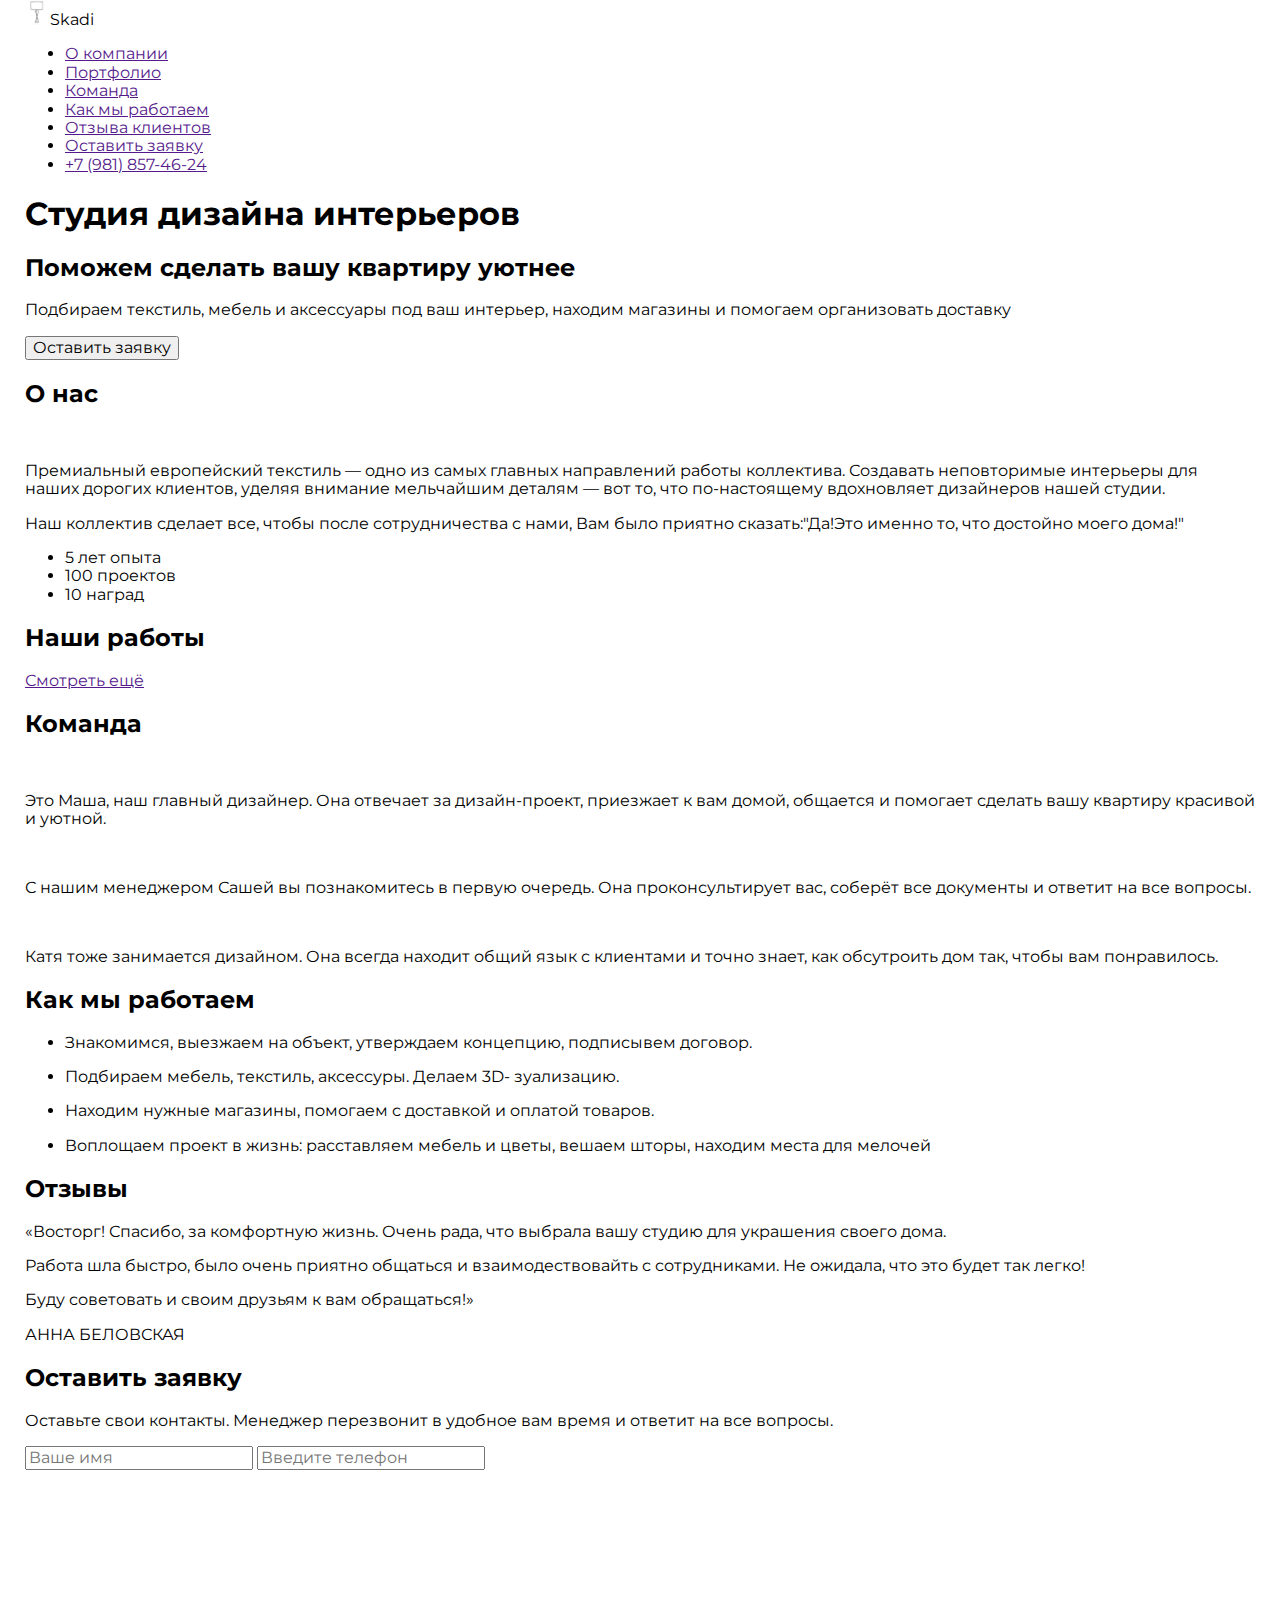
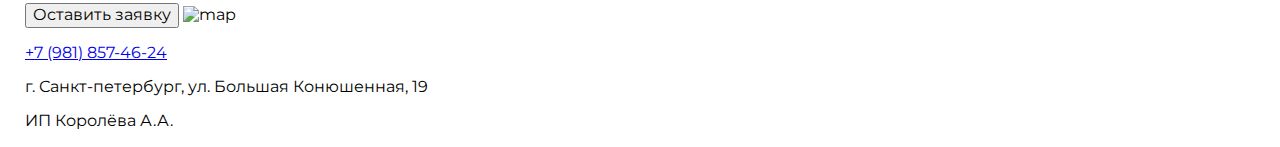
==== index.html @ fb146a2f "Разметка" ====
<!DOCTYPE html>
<html lang="ru">

<head>
    <meta charset="UTF-8">
    <meta http-equiv="X-UA-Compatible" content="IE=edge">
    <meta name="viewport" content="width=device-width, initial-scale=1.0">
    <title>SKADI</title>
    <link href="https://fonts.googleapis.com/css2?family=Montserrat:wght@400;500&display=swap" rel="stylesheet">
    <link href="css/normalize.css" rel="stylesheet">
    <link href="css/style.css" rel="stylesheet">
</head>

<body>
    <div class="container">
        <header class="main-header">
            <div class="logo">
                <a>
                    <img src="img/logo.svg" width="25" height="25" alt="logo">Skadi
                </a>
            </div>
            <nav class="navigation">
                <ul class="navigation-list">
                    <li><a href="">О компании</a></li>
                    <li><a href="">Портфолио</a></li>
                    <li><a href="">Команда</a></li>
                    <li><a href="">Как мы работаем</a></li>
                    <li><a href="">Отзыва клиентов</a></li>
                    <li><a href="">Оставить заявку</a></li>
                    <li><a href="">+7 (981) 857-46-24</a></li>
                </ul>
            </nav>
        </header>
        <main>
            <section>
                <h1 class="visually-hidden">Студия дизайна интерьеров</h1>
                <h2>Поможем сделать вашу квартиру уютнее</h2>
                <p>Подбираем текстиль, мебель и аксессуары под ваш интерьер, находим магазины и помогаем организовать
                    доставку </p>
                <button type="submit">Оставить заявку</button>
            </section>
            <section>
                <h2>
                    О нас
                </h2>
                <img src="" alt="">
                <p>Премиальный европейский текстиль — одно из самых главных направлений работы коллектива. Создавать
                    неповторимые интерьеры для наших дорогих клиентов, уделяя внимание мельчайшим деталям — вот то, что
                    по-настоящему вдохновляет дизайнеров нашей студии.</p>
                <p>Наш коллектив сделает все, чтобы после сотрудничества с нами, Вам было приятно сказать:"Да!Это именно
                    то,
                    что достойно моего дома!"</p>
                <ul>
                    <li>5 лет опыта</li>
                    <li>100 проектов</li>
                    <li>10 наград</li>
                </ul>
            </section>
            <section>
                <h2>Наши работы</h2>
                <a href="">Смотреть ещё</a>
            </section>
            <section>
                <h2>Команда</h2>
                <img src="" alt="">
                <p>Это Маша, наш главный дизайнер. Она отвечает за дизайн-проект, приезжает к вам домой, общается
                    и помогает сделать вашу квартиру красивой и уютной.</p>
                <img src="" alt="">
                <p>С нашим менеджером Сашей вы познакомитесь в первую очередь. Она проконсультирует вас, соберёт все
                    документы
                    и ответит на все вопросы.</p>
                <img src="" alt="">
                <p>Катя тоже занимается дизайном.
                    Она всегда находит общий язык
                    с клиентами и точно знает,
                    как обсутроить дом так, чтобы вам понравилось.</p>
                <h2>
                    Как мы работаем
                </h2>
                <ul>
                    <li>
                        <p>Знакомимся, выезжаем
                            на объект, утверждаем концепцию, подписывем договор.</p>
                    </li>
                    <li>
                        <p>Подбираем мебель, текстиль, аксессуры. Делаем 3D-
                            зуализацию.</p>
                    </li>
                    <li>
                        <p>Находим нужные магазины, помогаем с доставкой
                            и оплатой товаров.</p>
                    </li>
                    <li>
                        <p>Воплощаем проект в жизнь:
                            расставляем мебель и цветы, вешаем шторы, находим места для мелочей</p>
                    </li>
                </ul>
            </section>
            <section>
                <h2>Отзывы</h2>
                <p>«Восторг! Спасибо, за комфортную жизнь. Очень рада, что выбрала вашу студию для украшения своего
                    дома.

                </p>
                <p>Работа шла быстро, было очень приятно общаться и взаимодествовайть
                    с сотрудниками. Не ожидала, что это будет так легко!

                </p>
                <p> Буду советовать и своим друзьям к вам обращаться!»</p>
                АННА БЕЛОВСКАЯ
                <img src="" alt="">
                <img src="" alt="">
            </section>
            <section>
                <h2>Оставить заявку</h2>
                <p>Оставьте свои контакты. Менеджер перезвонит
                    в удобное вам время и ответит на все вопросы.</p>
                <form action="">

                    <input type="text" name="name" id="your_name" placeholder="Ваше имя" required>

                    <input type="text" name="phone" id="tel" placeholder="Введите телефон" required>
                </form>
                <button type="submit">Оставить заявку</button>
                <img src="" alt="map"> <iframe src="" frameborder="0"></iframe>
            </section>
        </main>

        <footer>
            <P>
                <a href="+7(981)857-46-24">+7 (981) 857-46-24</a>
            </p>
            <P>г. Санкт-петербург, ул. Большая Конюшенная, 19</P>
            <P>ИП Королёва А.А.</P>
        </footer>
    </div>
</body>

</html>
---- css/style.css ----
/* Variables */
:root {

}
body{
    font-family: 'Montserrat', sans-serif;
}

.container{
    max-width: 1230px;
    padding: 0px 15px;
    margin: 0 auto;
}
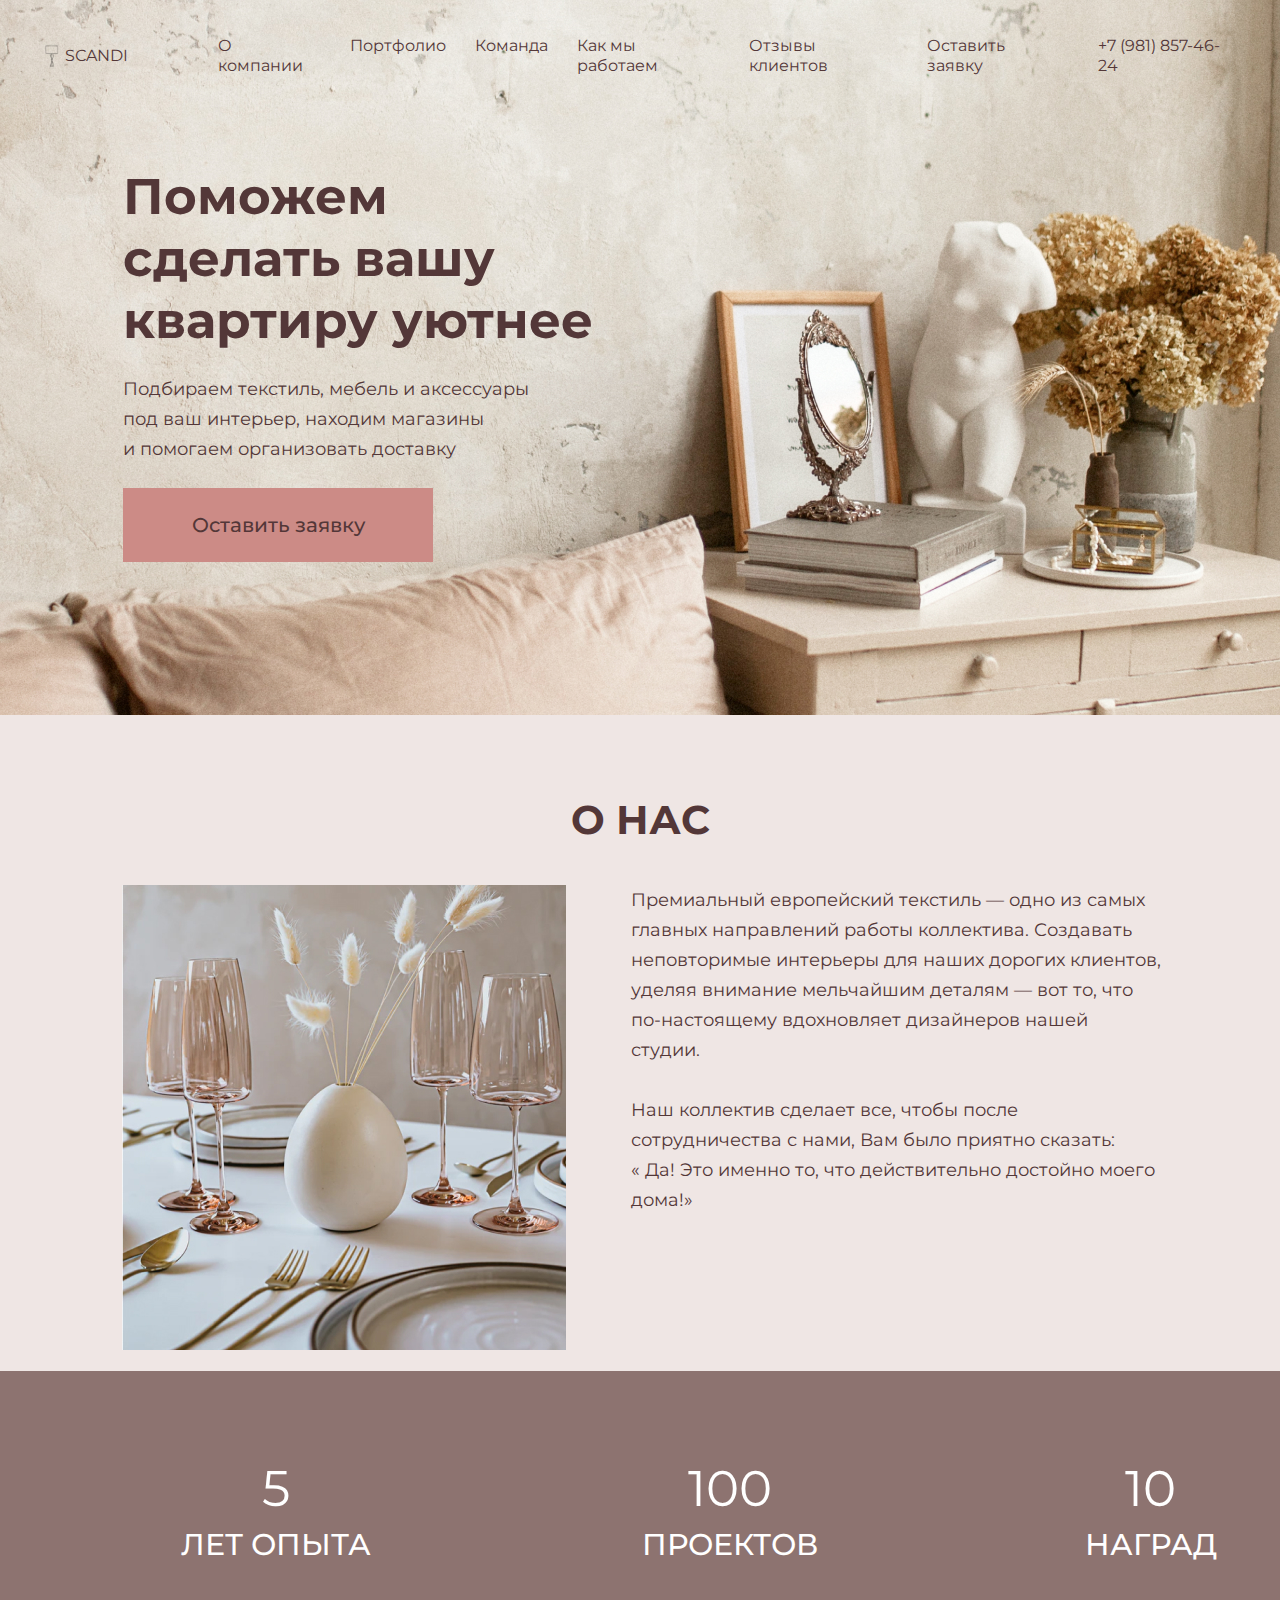
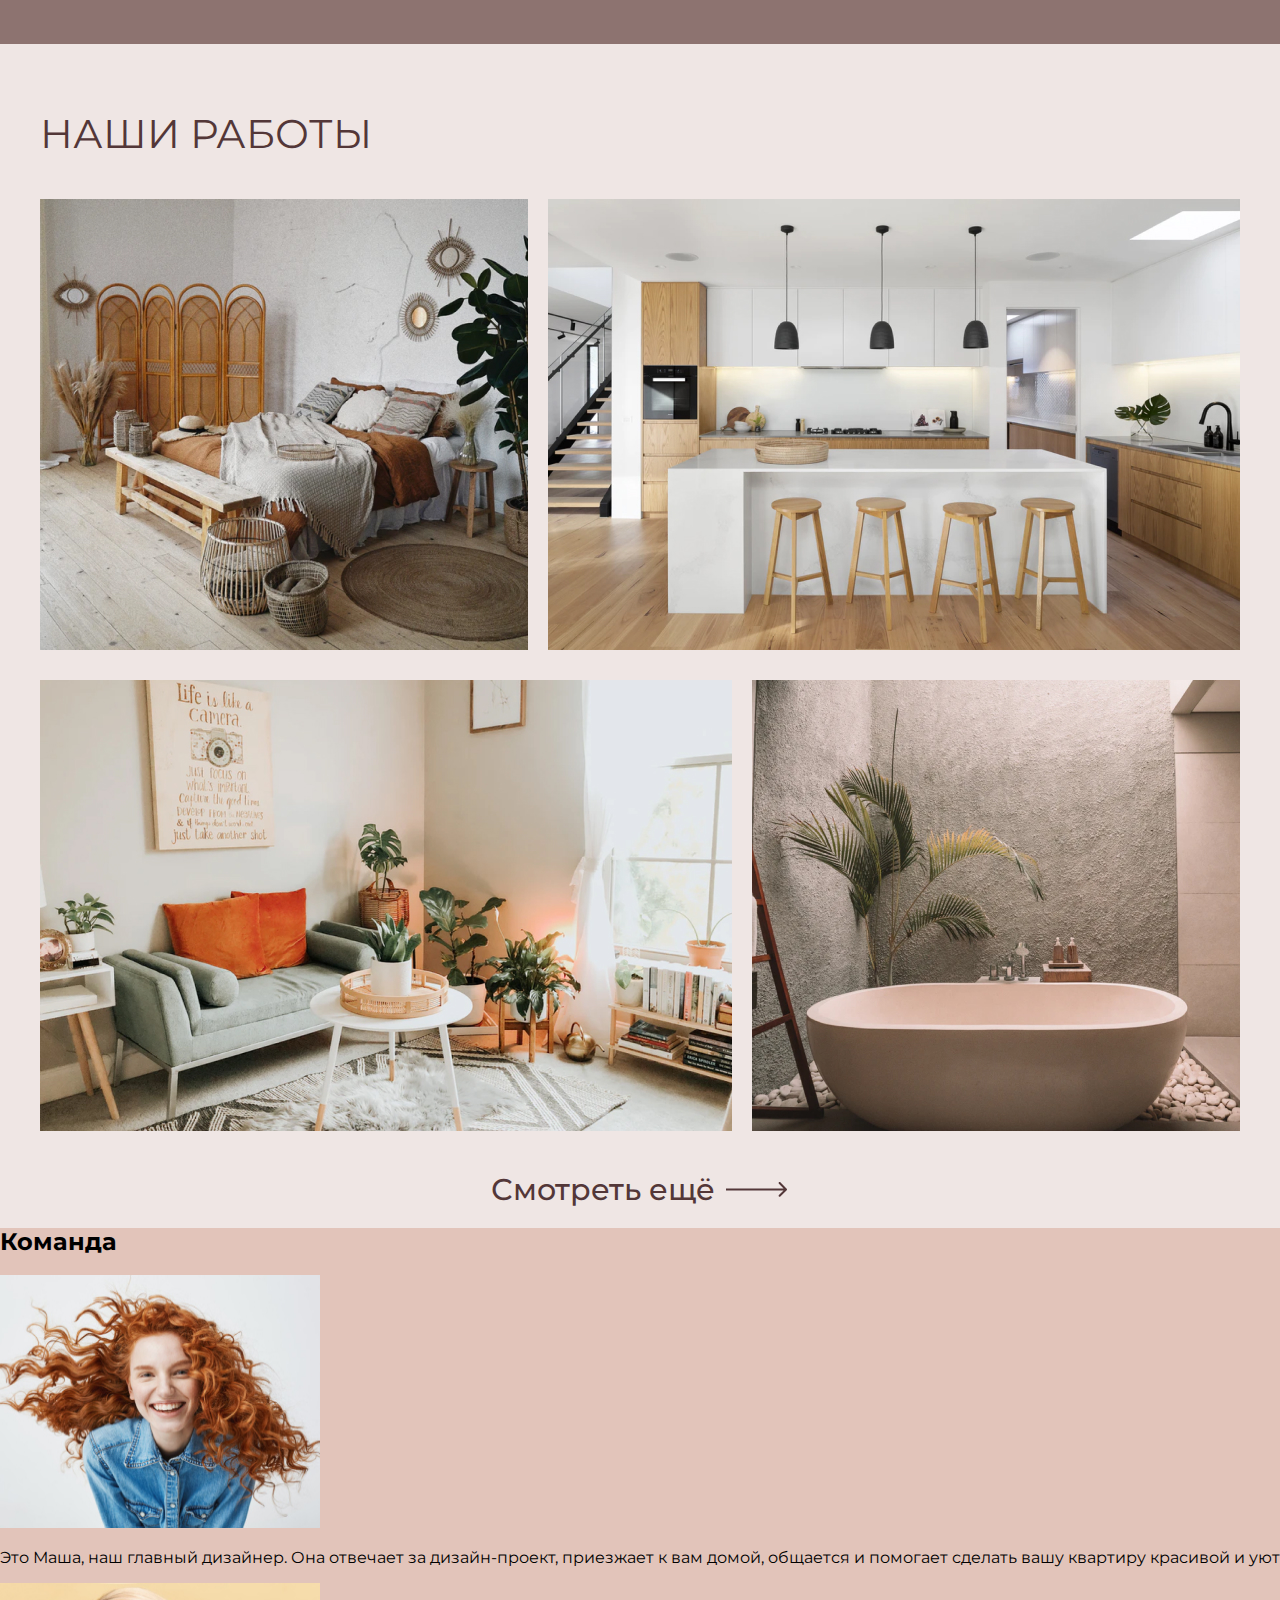
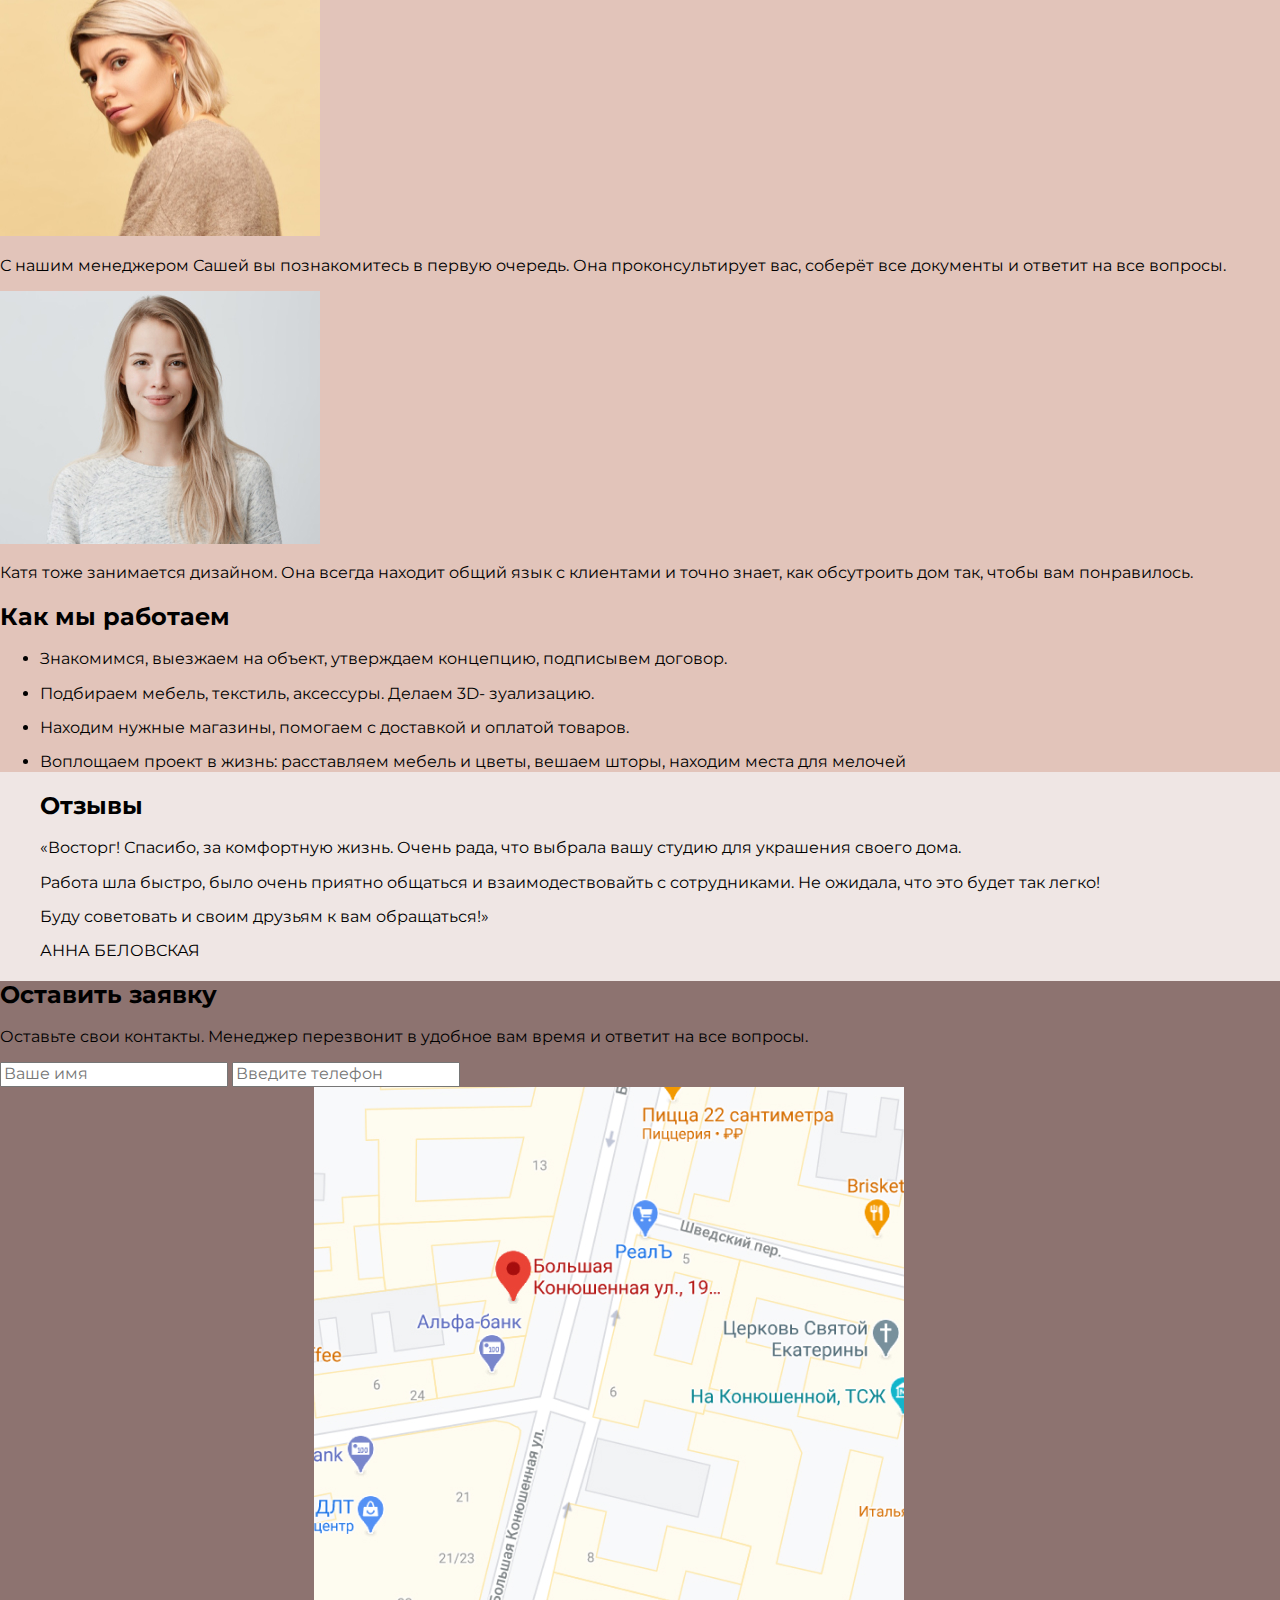
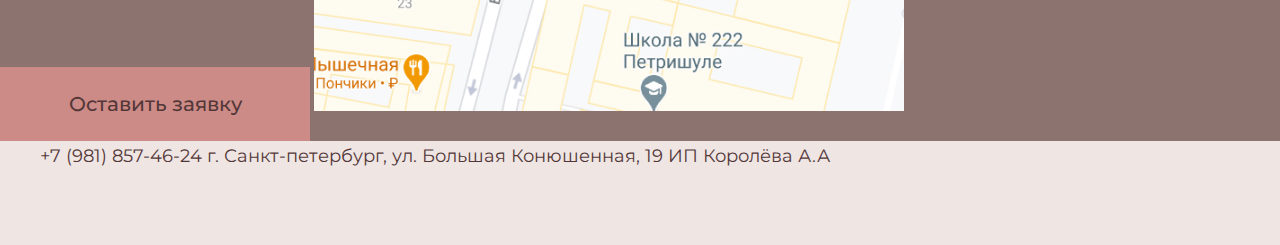
==== commit d3bcf721: "о нас/наши работы" ====
--- a/index.html
+++ b/index.html
@@ -2,138 +2,177 @@
 <html lang="ru">
 
 <head>
-    <meta charset="UTF-8">
-    <meta http-equiv="X-UA-Compatible" content="IE=edge">
-    <meta name="viewport" content="width=device-width, initial-scale=1.0">
-    <title>SKADI</title>
-    <link href="https://fonts.googleapis.com/css2?family=Montserrat:wght@400;500&display=swap" rel="stylesheet">
-    <link href="css/normalize.css" rel="stylesheet">
-    <link href="css/style.css" rel="stylesheet">
+  <meta charset="UTF-8">
+  <meta http-equiv="X-UA-Compatible" content="IE=edge">
+  <meta name="viewport" content="width=device-width, initial-scale=1.0">
+  <title>SKANDI</title>
+  <link href="https://fonts.googleapis.com/css2?family=Montserrat:wght@400;500&display=swap" rel="stylesheet">
+  <link href="css/normalize.css" rel="stylesheet">
+  <link href="css/style.css" rel="stylesheet">
 </head>
 
 <body>
-    <div class="container">
-        <header class="main-header">
-            <div class="logo">
-                <a>
-                    <img src="img/logo.svg" width="25" height="25" alt="logo">Skadi
-                </a>
-            </div>
-            <nav class="navigation">
-                <ul class="navigation-list">
-                    <li><a href="">О компании</a></li>
-                    <li><a href="">Портфолио</a></li>
-                    <li><a href="">Команда</a></li>
-                    <li><a href="">Как мы работаем</a></li>
-                    <li><a href="">Отзыва клиентов</a></li>
-                    <li><a href="">Оставить заявку</a></li>
-                    <li><a href="">+7 (981) 857-46-24</a></li>
-                </ul>
-            </nav>
-        </header>
-        <main>
-            <section>
-                <h1 class="visually-hidden">Студия дизайна интерьеров</h1>
-                <h2>Поможем сделать вашу квартиру уютнее</h2>
-                <p>Подбираем текстиль, мебель и аксессуары под ваш интерьер, находим магазины и помогаем организовать
-                    доставку </p>
-                <button type="submit">Оставить заявку</button>
-            </section>
-            <section>
-                <h2>
-                    О нас
-                </h2>
-                <img src="" alt="">
-                <p>Премиальный европейский текстиль — одно из самых главных направлений работы коллектива. Создавать
-                    неповторимые интерьеры для наших дорогих клиентов, уделяя внимание мельчайшим деталям — вот то, что
-                    по-настоящему вдохновляет дизайнеров нашей студии.</p>
-                <p>Наш коллектив сделает все, чтобы после сотрудничества с нами, Вам было приятно сказать:"Да!Это именно
-                    то,
-                    что достойно моего дома!"</p>
-                <ul>
-                    <li>5 лет опыта</li>
-                    <li>100 проектов</li>
-                    <li>10 наград</li>
-                </ul>
-            </section>
-            <section>
-                <h2>Наши работы</h2>
-                <a href="">Смотреть ещё</a>
-            </section>
-            <section>
-                <h2>Команда</h2>
-                <img src="" alt="">
-                <p>Это Маша, наш главный дизайнер. Она отвечает за дизайн-проект, приезжает к вам домой, общается
-                    и помогает сделать вашу квартиру красивой и уютной.</p>
-                <img src="" alt="">
-                <p>С нашим менеджером Сашей вы познакомитесь в первую очередь. Она проконсультирует вас, соберёт все
-                    документы
-                    и ответит на все вопросы.</p>
-                <img src="" alt="">
-                <p>Катя тоже занимается дизайном.
-                    Она всегда находит общий язык
-                    с клиентами и точно знает,
-                    как обсутроить дом так, чтобы вам понравилось.</p>
-                <h2>
-                    Как мы работаем
-                </h2>
-                <ul>
-                    <li>
-                        <p>Знакомимся, выезжаем
-                            на объект, утверждаем концепцию, подписывем договор.</p>
-                    </li>
-                    <li>
-                        <p>Подбираем мебель, текстиль, аксессуры. Делаем 3D-
-                            зуализацию.</p>
-                    </li>
-                    <li>
-                        <p>Находим нужные магазины, помогаем с доставкой
-                            и оплатой товаров.</p>
-                    </li>
-                    <li>
-                        <p>Воплощаем проект в жизнь:
-                            расставляем мебель и цветы, вешаем шторы, находим места для мелочей</p>
-                    </li>
-                </ul>
-            </section>
-            <section>
-                <h2>Отзывы</h2>
-                <p>«Восторг! Спасибо, за комфортную жизнь. Очень рада, что выбрала вашу студию для украшения своего
-                    дома.
+  <div class="wrapper">
+    <header class="main-header">
+      <a class="logo">
+        <img src="img/logo.svg" width="25" height="25" alt="logo">Sсandi
+      </a>
+      <nav class="navigation">
+        <ul class="navigation-list">
+          <li><a href="#about">О компании</a></li>
+          <li><a href="#works">Портфолио</a></li>
+          <li><a href="#team">Команда</a></li>
+          <li><a href="#action">Как мы работаем</a></li>
+          <li><a href="#feedback">Отзывы клиентов</a></li>
+          <li><a href="#form">Оставить заявку</a></li>
+        </ul>
+      </nav>
+      <span class="tel"><a href="tel:+79818574624">+7 (981) 857-46-24</a></span>
+    </header>
+  </div>
 
-                </p>
-                <p>Работа шла быстро, было очень приятно общаться и взаимодествовайть
-                    с сотрудниками. Не ожидала, что это будет так легко!
+  <main>
+    <div class="wrapper">
+      <div class="intro_inner">
+        <h1 class="visually-hidden">Студия дизайна интерьеров</h1>
+        <h2 class="intro_title">Поможем сделать вашу квартиру уютнее</h2>
+        <p class="intro_content">Подбираем текстиль, мебель и аксессуары под&nbsp;ваш&nbsp;интерьер, находим магазины
+          и&nbsp;помогаем&nbsp;организовать доставку </p>
+        <button type="button" class="btn">Оставить заявку</button>
+      </div>
+    </div>
 
-                </p>
-                <p> Буду советовать и своим друзьям к вам обращаться!»</p>
-                АННА БЕЛОВСКАЯ
-                <img src="" alt="">
-                <img src="" alt="">
-            </section>
-            <section>
-                <h2>Оставить заявку</h2>
-                <p>Оставьте свои контакты. Менеджер перезвонит
-                    в удобное вам время и ответит на все вопросы.</p>
-                <form action="">
+    <div class="wrapper">
+      <section class="about" id="about">
+        <h2 class="about_title">О нас</h2>
+        <div class="about_inner">
+          <img src="./img/about-us.jpg" alt="Часть стола на котором стоит белая ваза с цветами, винные бокалы, тарелки "
+            width="444" height="465">
+          <div class="about_text_box">
+            <p class="about_text">Премиальный европейский текстиль&nbsp;&mdash; одно из&nbsp;самых главных направлений
+              работы коллектива. Создавать неповторимые интерьеры для наших дорогих клиентов, уделяя внимание мельчайшим
+              деталям&nbsp;&mdash; вот&nbsp;то, что по-настоящему вдохновляет дизайнеров нашей студии.</p>
+            <p class="about_text">Наш коллектив сделает все, чтобы после сотрудничества с&nbsp;нами, Вам было приятно
+              сказать: &laquo;&nbsp;Да!&nbsp;Это&nbsp;именно&nbsp;то, что действительно достойно моего дома!&raquo</p>
+          </div>
+        </div>
+    </div>
+    </section>
 
-                    <input type="text" name="name" id="your_name" placeholder="Ваше имя" required>
+    <div class="advantage wrapper_2">
+      <ul class="advantage_list">
+        <li><span class="advantage_item">5</span> лет опыта</li>
+        <li><span class="advantage_item">100</span> проектов</li>
+        <li><span class="advantage_item">10</span> наград</li>
+      </ul>
+    </div>
 
-                    <input type="text" name="phone" id="tel" placeholder="Введите телефон" required>
-                </form>
-                <button type="submit">Оставить заявку</button>
-                <img src="" alt="map"> <iframe src="" frameborder="0"></iframe>
-            </section>
-        </main>
+    <div class="wrapper">
+      <section class="works" id="works">
+        <h2 class="works_title">Наши работы</h2>
+        <div class="works_flex-box">
+          <img src="./img/first-work.jpg" width="488" height="451" alt="Уютная квартира-студия с двухспальной кроватью">
+          <img src="./img/second-work.jpg" width="692" height="451" alt="Просторная светлая кухня с обеденным столом">
+          <img src="./img/third-work.jpg" width="692" height="451"
+            alt="Комфортная гостиная с креслом цвета хаки, украшенная цветами в горшках">
+          <img src="./img/fourth-work.jpg" width="488" height="451"
+            alt="Аккуратная ванная с полом под гальку и цветком папоротника">
+        </div>
+        <span class="works_more"><a href="#">Смотреть ещё
+            <svg width="67" height="20" viewBox="0 0 67 20" fill="none" xmlns="http://www.w3.org/2000/svg">
+              <g clip-path="url(#clip0)">
+                <rect width="1400" height="5372" transform="translate(-784 -2774)" fill="#EFE6E4" />
+                <path
+                  d="M63.7071 10.1281C64.0976 9.7376 64.0976 9.10444 63.7071 8.71391L57.3431 2.34995C56.9526 1.95943 56.3195 1.95943 55.9289 2.34995C55.5384 2.74048 55.5384 3.37364 55.9289 3.76417L61.5858 9.42102L55.9289 15.0779C55.5384 15.4684 55.5384 16.1016 55.9289 16.4921C56.3195 16.8826 56.9526 16.8826 57.3431 16.4921L63.7071 10.1281ZM3 10.421H63V8.42102H3V10.421Z"
+                  fill="#533738" />
+              </g>
+              <defs>
+                <clipPath id="clip0">
+                  <rect width="1400" height="5372" fill="white" transform="translate(-784 -2774)" />
+                </clipPath>
+              </defs>
+            </svg>
+          </a>
+        </span>
+      </section>
+    </div>
+    <section class="team wrapper_3" id="team">
+      <h2 class="team_title">Команда</h2>
+      <img src="./img/team-1.jpg" alt="Наша дизайнерка" width="320" height="253">
+      <p class="team_desctiption">Это Маша, наш главный дизайнер. Она отвечает за дизайн-проект, приезжает к вам
+        домой, общается и помогает сделать вашу квартиру красивой и уютной.</p>
+      <img src="./img/team-2.jpg" alt="Наш Менеджер" width="320" height="253">
+      <p class="team_desctiption">С нашим менеджером Сашей вы познакомитесь в первую очередь. Она проконсультирует
+        вас, соберёт все документы и ответит на все вопросы.</p>
+      <img src="./img/team-3.jpg" alt="Наш дизайнер" width="320" height="253">
+      <p class="team_desctiption">Катя тоже занимается дизайном.
+        Она всегда находит общий язык с клиентами и точно знает, как обсутроить дом так, чтобы вам понравилось.</p>
+      <div class="action" id="action">
+        <h2 class="action_title">
+          Как мы работаем
+        </h2>
+        <ul class="action_list">
+          <li>
+            <p class="action_item">Знакомимся, выезжаем
+              на объект, утверждаем концепцию, подписывем договор.</p>
+          </li>
+          <li>
+            <p class="action_item">Подбираем мебель, текстиль, аксессуры. Делаем 3D-
+              зуализацию.</p>
+          </li>
+          <li>
+            <p class="action_item">Находим нужные магазины, помогаем с доставкой
+              и оплатой товаров.</p>
+          </li>
+          <li>
+            <p class="action_item">Воплощаем проект в жизнь:
+              расставляем мебель и цветы, вешаем шторы, находим места для мелочей</p>
+          </li>
+        </ul>
 
-        <footer>
-            <P>
-                <a href="+7(981)857-46-24">+7 (981) 857-46-24</a>
-            </p>
-            <P>г. Санкт-петербург, ул. Большая Конюшенная, 19</P>
-            <P>ИП Королёва А.А.</P>
-        </footer>
+      </div>
+    </section>
+
+    <section class="feedback wrapper" id="feedback">
+      <h2 class="feedback_title">Отзывы</h2>
+      <p>«Восторг! Спасибо, за комфортную жизнь. Очень рада, что выбрала вашу студию для украшения своего
+        дома.
+      </p>
+      <p>Работа шла быстро, было очень приятно общаться и взаимодествовайть
+        с сотрудниками. Не ожидала, что это будет так легко!
+
+      </p>
+      <p> Буду советовать и своим друзьям к вам обращаться!»</p>
+      АННА БЕЛОВСКАЯ
+      <img src="" alt="">
+      <img src="" alt="">
+    </section>
+    <section class="form wrapper_2" id="form">
+      <h2 class="form_title">Оставить заявку</h2>
+      <p class="form_text">Оставьте свои контакты. Менеджер перезвонит
+        в удобное вам время и ответит на все вопросы.</p>
+      <form action="">
+
+        <input type="text" name="name" id="your_name" placeholder="Ваше имя" required>
+
+        <input type="text" name="phone" id="tel" placeholder="Введите телефон" required>
+      </form>
+      <button class="btn" type="submit">Оставить заявку</button>
+      <img src="./img/map.jpg" alt="map" width="590" height="624"> <iframe src="" frameborder="0"></iframe>
+    </section>
+
+  </main>
+
+  <footer class="main-footer">
+    <div class="wrapper">
+      <span>
+        <a href="+7(981)857-46-24">+7 (981) 857-46-24</a>
+      </span>
+      <span>г. Санкт-петербург, ул. Большая Конюшенная, 19</span>
+      <span>ИП Королёва А.А</span>
     </div>
+  </footer>
+
 </body>
 
 </html>--- a/css/style.css
+++ b/css/style.css
@@ -1,13 +1,247 @@
 /* Variables */
 :root {
-
-}
-body{
-    font-family: 'Montserrat', sans-serif;
-}
-
-.container{
-    max-width: 1230px;
-    padding: 0px 15px;
+ --brand-font-color:#533738;
+ --brand-color: #efe6e4;
+ --basic-white:#ffffff;
+ --brown: #8D7370;
+ --light-brown: #E2C4BA;
+ --pink: #CC8B86 ;/* arrows, buttons*/
+
+ --brand-font:"Montserrat","Arial", sans-serif;
+}
+
+body {
+    font-family: "Montserrat","Arial", sans-serif;
+    width: 100%;
+    background-image: url("../img/header-bg.jpg");
+    background-repeat: no-repeat;
+    background-position: center top;
+    background-color: var(--brand-color);
+}
+
+a {
+    text-decoration: none;
+    color: var(--brand-font-color);
+}
+
+a:hover {
+    outline: 1px solid var(--brand-font-color);
+}
+
+.wrapper {
+    width: 1200px;
     margin: 0 auto;
 }
+
+.wrapper_2 {
+    width: 1400px;
+    margin: 0 auto;
+    background-color: var(--brown);
+}
+
+.wrapper_3 {
+    width: 1400px;
+    margin: 0 auto;
+    background-color: var(--light-brown);
+}
+
+.visually-hidden {
+    position: absolute;
+    clip: rect(0 0 0 0);
+    width: 1px;
+    height: 1px;
+    margin: -1px;
+}
+
+.main-header {
+    font-style: normal;
+    font-weight: normal;
+    font-size: 16px;
+    line-height: 20px;
+    color: var(--brand-font-color);
+    padding: 36px 0 0 0;
+    display: flex;
+}
+
+.logo {
+    margin-right: 90px;
+    display: flex;
+    align-items: center;
+    font-style: normal;
+    font-weight: normal;
+    font-size: 16px;
+    line-height: 20px;
+    text-transform: uppercase;
+    color: var(--brand-font-color);
+}
+
+.navigation {
+    display: flex;
+    align-items: center;
+}
+
+.navigation-list {
+    list-style: none;
+    padding: 0;
+    margin: 0;
+    display: flex;
+}
+
+.navigation-list li {
+    margin-right: 29px;
+}
+
+.tel {
+    display: flex;
+    align-items: center;
+    margin-left: 5px;
+}
+
+.intro_inner {
+    padding: 90px 0 168px 83px;
+    max-width: 480px;
+    font-style: normal;
+    font-weight: normal;
+    color: var(--brand-font-color);
+}
+
+.intro_title {
+    font-size: 50px;
+    line-height: 62px;
+    margin: 0;
+    margin-bottom: 22px;
+}
+
+.intro_content {
+    font-size: 18px;
+    line-height: 30px;
+    margin-bottom: 24px;
+}
+
+.btn {
+    width: 310px;
+    height: 74px;
+    font-weight: 500;
+    font-size: 20px;
+    line-height: 24px;
+    background-color: var(--pink);
+    color: var(--brand-font-color);
+    border: none;
+}
+
+.about {
+    font-style: normal;
+    font-weight: normal;
+    color: var(--brand-font-color);
+    padding: 65px 82px 21px 82px;
+}
+
+.about_title {
+    font-size: 40px;
+    line-height: 50px;  
+    margin-bottom: 40px;
+    text-transform: uppercase;
+    text-align: center;
+    margin: 0;
+}
+
+.about_inner {
+    margin-top: 40px;
+    display: flex;
+}
+
+.about_text_box {
+    font-size: 18px;
+    line-height: 30px;
+    min-width: 530px;
+    margin-left: 65px;
+}
+
+.about_text {
+    margin: 0;
+}
+
+.about_text:first-of-type {
+    margin-bottom: 30px;
+}
+
+.advantage {
+    background-color: var(--brown);
+    font-weight: 500;
+    font-size: 30px;
+    line-height: 37px;
+    text-transform: uppercase;
+    color: var(--basic-white);
+
+}
+
+.advantage_list {
+    display: grid;
+    grid-template-columns: 1fr 1fr 1fr;
+    text-align: center;
+    list-style: none;
+    margin: 0;
+    padding: 87px 0 81px 0;
+}
+
+.advantage_list li:first-of-type {
+    margin-left: 85px;
+}
+
+.advantage_list li:nth-of-type(2) {
+    margin-left: 60px;
+}
+
+.advantage_list li:last-of-type {
+    margin-right: 32px;
+}
+
+.advantage_item {
+    display: block;
+    font-style: normal;
+    font-weight: normal;
+    font-size: 50px;
+    line-height: 62px;
+    margin-bottom: 6px;
+}
+
+.works {
+    padding-top: 67px;
+    color: var(--brand-font-color);
+}
+
+.works_title {
+    font-style: normal;
+    font-weight: normal;
+    font-size: 40px;
+    text-transform: uppercase;
+    margin: 0;
+}
+
+.works_flex-box {
+    display: flex;
+    flex-wrap: wrap;
+    column-gap: 20px;
+    row-gap: 30px;
+    margin-top: 42px;
+    margin-bottom: 40px;
+}
+
+.works_more {
+    font-style: normal;
+    font-weight: 500;
+    font-size: 30px;
+    line-height: 37px;
+    display: block;
+    text-align: center;
+}
+.main-footer {
+    min-height: 104px;
+    background-color: var(--brand-color);
+    font-style: normal;
+    font-weight: normal;
+    font-size: 18px;
+    line-height: 30px;
+    color: var(--brand-font-color);
+    display: flex;
+}
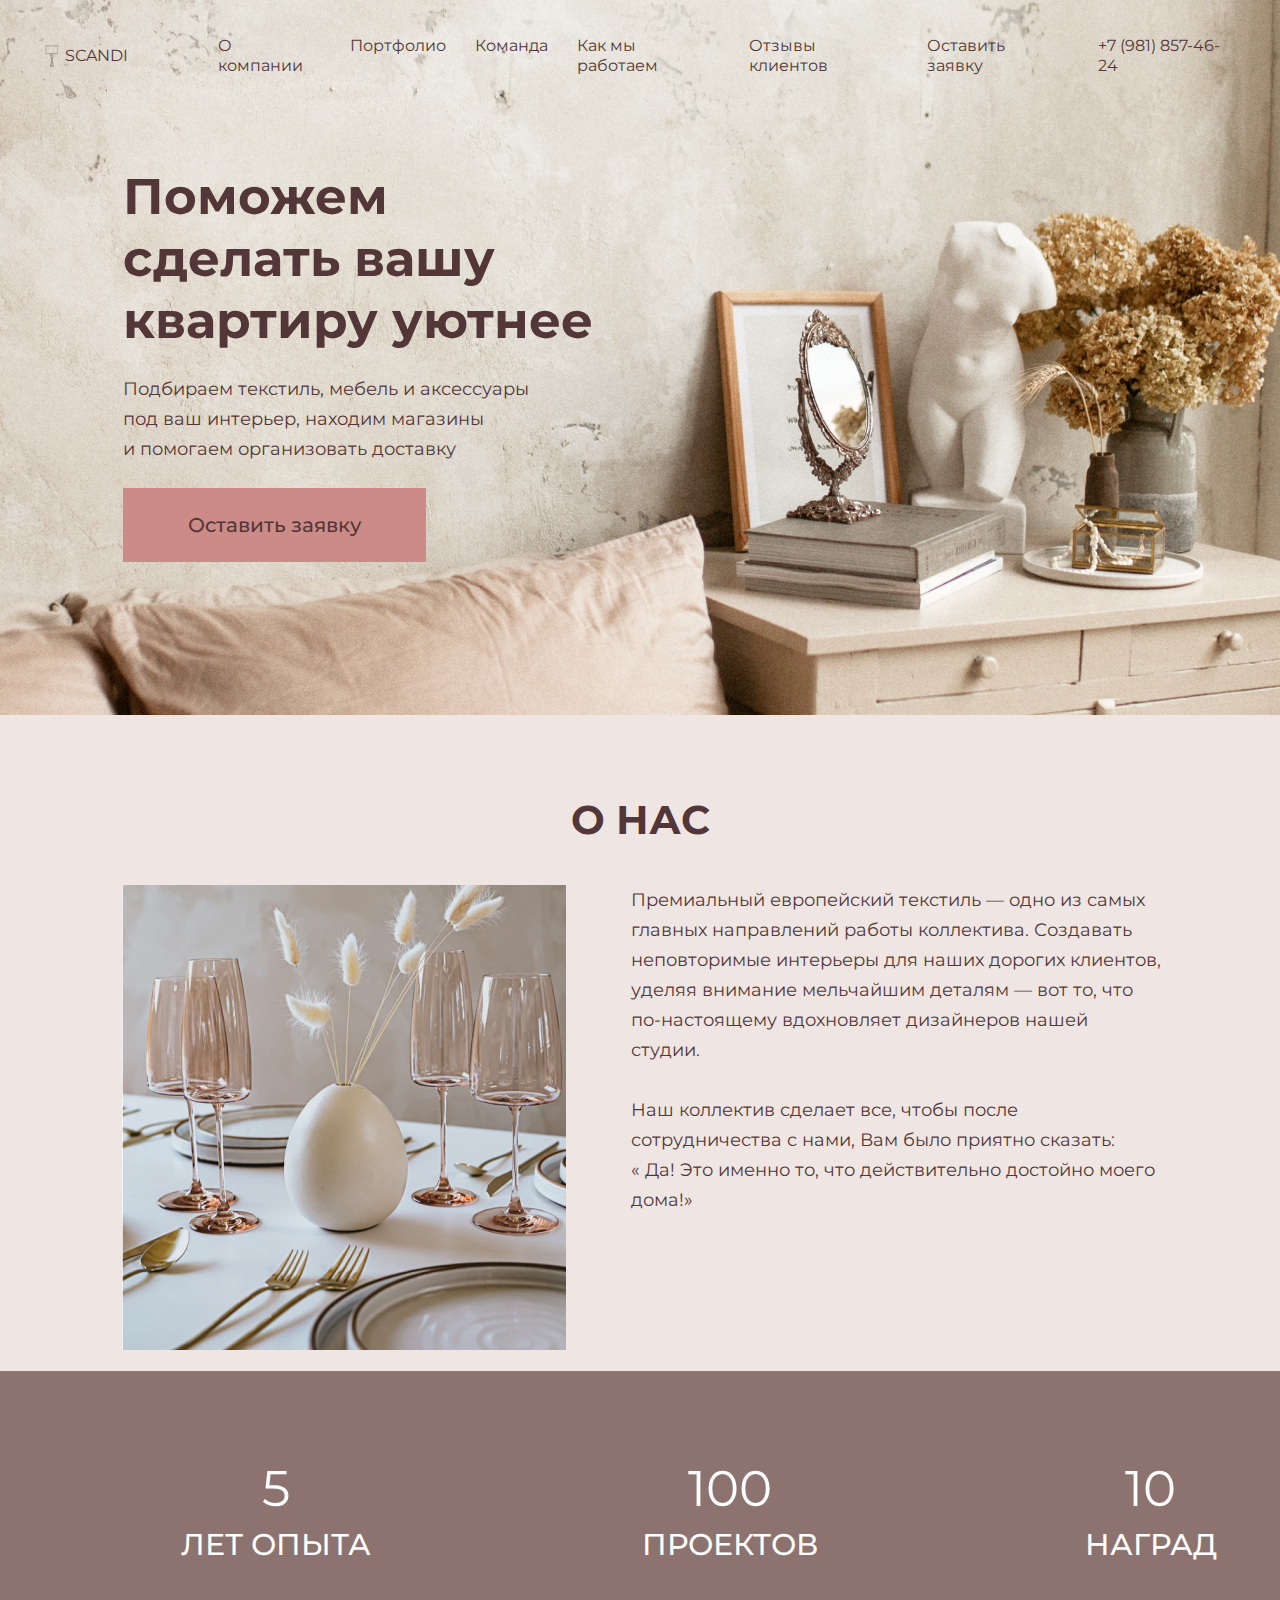
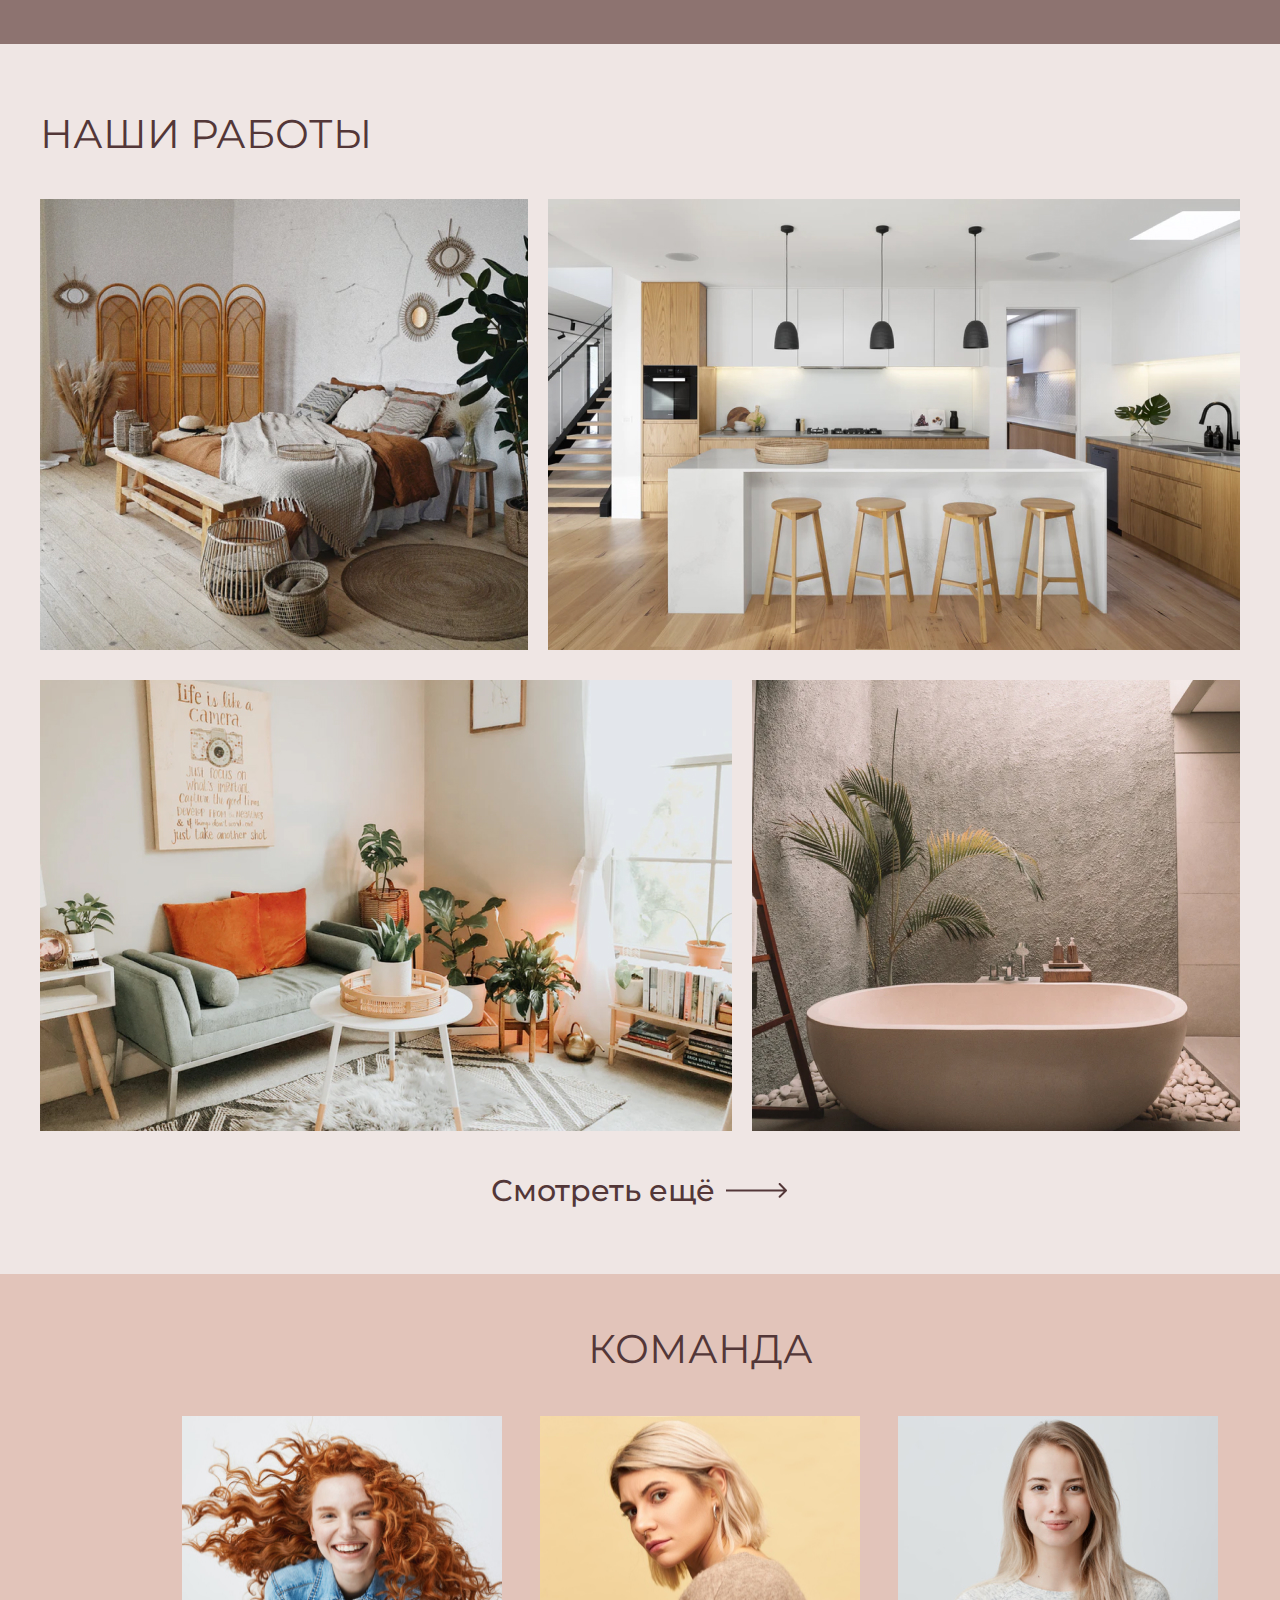
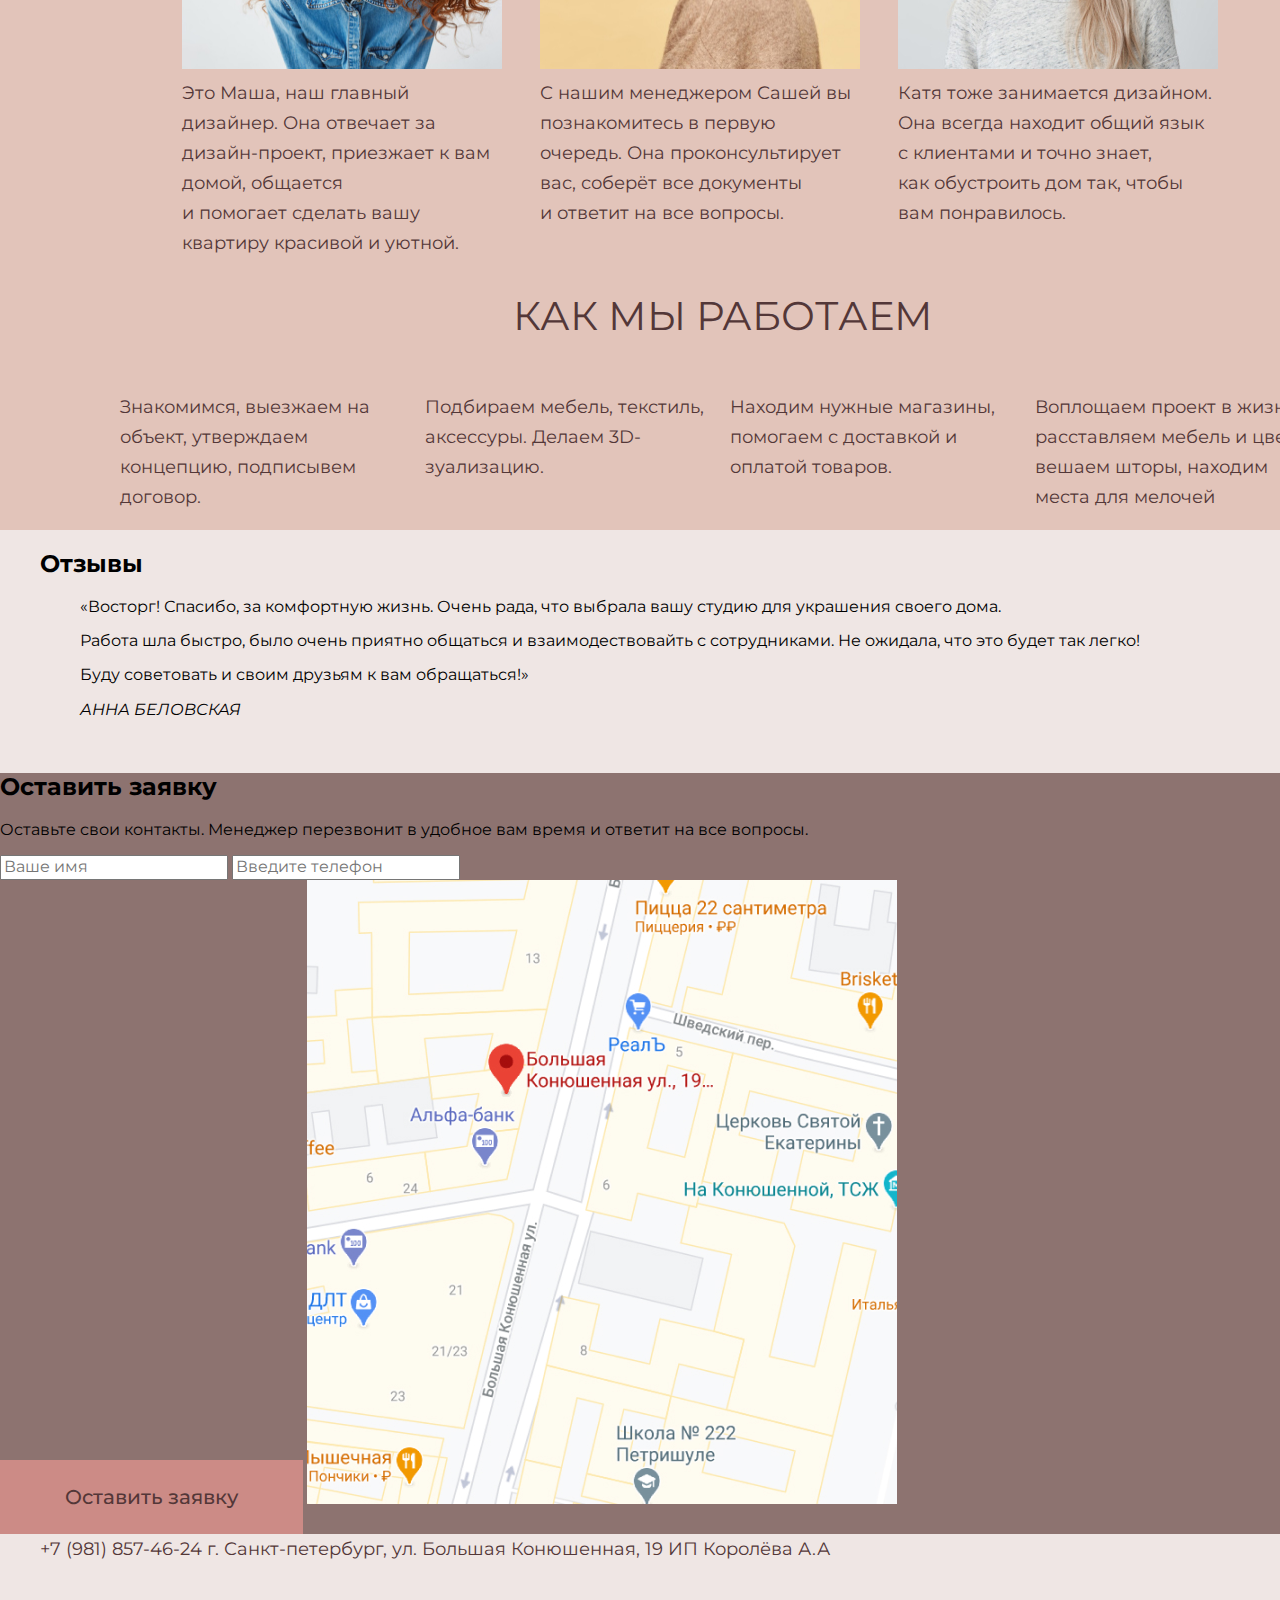
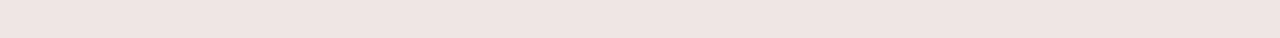
==== commit 7e435aac: "Галерия работ и блок команда" ====
--- a/index.html
+++ b/index.html
@@ -38,7 +38,7 @@
         <h2 class="intro_title">Поможем сделать вашу квартиру уютнее</h2>
         <p class="intro_content">Подбираем текстиль, мебель и аксессуары под&nbsp;ваш&nbsp;интерьер, находим магазины
           и&nbsp;помогаем&nbsp;организовать доставку </p>
-        <button type="button" class="btn">Оставить заявку</button>
+        <a class="btn" href="#form">Оставить заявку</a>
       </div>
     </div>
 
@@ -71,12 +71,44 @@
       <section class="works" id="works">
         <h2 class="works_title">Наши работы</h2>
         <div class="works_flex-box">
-          <img src="./img/first-work.jpg" width="488" height="451" alt="Уютная квартира-студия с двухспальной кроватью">
-          <img src="./img/second-work.jpg" width="692" height="451" alt="Просторная светлая кухня с обеденным столом">
-          <img src="./img/third-work.jpg" width="692" height="451"
-            alt="Комфортная гостиная с креслом цвета хаки, украшенная цветами в горшках">
-          <img src="./img/fourth-work.jpg" width="488" height="451"
-            alt="Аккуратная ванная с полом под гальку и цветком папоротника">
+          <div class="works_container">
+            <img src="./img/first-work.jpg" width="488" height="451"
+              alt="Уютная квартира-студия с двухспальной кроватью">
+            <div class="works_hover">
+              <h3 class="works_subtitle">Квартира-студия <span class="works_m"> 30 кв.м.</span></h3>
+              <p class="works_text">В квартире были светлые стены и тёплые цвета. Мы сконцентрировались
+                на&nbsp;отсылках&nbsp;к&nbsp;природе&nbsp;и&nbsp;сделали&nbsp;ребятам уютный интерьер, отсылающий к
+                виллам
+                островов Бали.</p>
+            </div>
+          </div>
+          <div class="works_container">
+            <img src="./img/second-work.jpg" width="692" height="451" alt="Просторная светлая кухня с обеденным столом">
+            <div class="works_hover">
+              <h3 class="works_subtitle">Кухня <span class="works_m">15 кв.м.</span></h3>
+              <p class="works_text">Широкое угловое пространство коттеджа мы&nbsp;оборудовали дополнительным освещением.
+                Светлый стол, стоящий
+                по&nbsp;центру, можно использовать как для готовки, так и&nbsp;в&nbsp;качестве обеденного стола.</p>
+            </div>
+          </div>
+          <div class="works_container">
+            <img src="./img/third-work.jpg" width="692" height="451"
+              alt="Комфортная гостиная с креслом цвета хаки, украшенная цветами в горшках">
+            <div class="works_hover">
+              <h3 class="works_subtitle">Зона отдыха <span class="works_m">12 кв.м.</span></h3>
+              <p class="works_text">В&nbsp;антикафе мы&nbsp;обустроили зоны как можно ближе к&nbsp;домашнему интерьеру.
+                Много подушек, мягких пледов и&nbsp;мелких аксессуаров, создающих комфорт.</p>
+            </div>
+          </div>
+          <div class="works_container">
+            <img src="./img/fourth-work.jpg" width="488" height="451"
+              alt="Аккуратная ванная с полом под гальку и цветком папоротника">
+            <div class="works_hover">
+              <h3 class="works_subtitle">Ванная <span class="works_m">7 кв.м.</span></h3>
+              <p class="works_text">Ванная, в&nbsp;которой пол имитирует морскую гальку и&nbsp;экзотичное растение,
+                заставят вас поверить, что вы&nbsp;в&nbsp;отпуске!</p>
+            </div>
+          </div>
         </div>
         <span class="works_more"><a href="#">Смотреть ещё
             <svg width="67" height="20" viewBox="0 0 67 20" fill="none" xmlns="http://www.w3.org/2000/svg">
@@ -96,21 +128,28 @@
         </span>
       </section>
     </div>
-    <section class="team wrapper_3" id="team">
+
+    <section class="wrapper_3" id="team">
       <h2 class="team_title">Команда</h2>
-      <img src="./img/team-1.jpg" alt="Наша дизайнерка" width="320" height="253">
-      <p class="team_desctiption">Это Маша, наш главный дизайнер. Она отвечает за дизайн-проект, приезжает к вам
-        домой, общается и помогает сделать вашу квартиру красивой и уютной.</p>
-      <img src="./img/team-2.jpg" alt="Наш Менеджер" width="320" height="253">
-      <p class="team_desctiption">С нашим менеджером Сашей вы познакомитесь в первую очередь. Она проконсультирует
-        вас, соберёт все документы и ответит на все вопросы.</p>
-      <img src="./img/team-3.jpg" alt="Наш дизайнер" width="320" height="253">
-      <p class="team_desctiption">Катя тоже занимается дизайном.
-        Она всегда находит общий язык с клиентами и точно знает, как обсутроить дом так, чтобы вам понравилось.</p>
+      <div class="team_flex">
+        <div class="team_column">
+          <img src="./img/team-1.jpg" alt="Наша дизайнерка" width="320" height="253">
+          <p class="team_description">Это Маша, наш главный дизайнер. Она отвечает&nbsp;за дизайн-проект, приезжает
+            к&nbsp;вам домой, общается и&nbsp;помогает&nbsp;сделать вашу квартиру красивой и&nbsp;уютной.</p>
+        </div>
+        <div class="team_column">
+          <img src="./img/team-2.jpg" alt="Наш Менеджер" width="320" height="253">
+          <p class="team_description">С&nbsp;нашим менеджером Сашей&nbsp;вы познакомитесь в&nbsp;первую очередь. Она
+            проконсультирует вас, соберёт все документы и&nbsp;ответит на&nbsp;все вопросы.</p>
+        </div>
+        <div class="team_column">
+          <img src="./img/team-3.jpg" alt="Наш дизайнер" width="320" height="253">
+          <p class="team_description">Катя тоже занимается дизайном. Она всегда находит общий язык с&nbsp;клиентами
+            и&nbsp;точно знает, как&nbsp;обуcтроить&nbsp;дом так, чтобы вам понравилось.</p>
+        </div>
+      </div>
       <div class="action" id="action">
-        <h2 class="action_title">
-          Как мы работаем
-        </h2>
+        <h2 class="action_title">Как мы работаем</h2>
         <ul class="action_list">
           <li>
             <p class="action_item">Знакомимся, выезжаем
@@ -129,21 +168,22 @@
               расставляем мебель и цветы, вешаем шторы, находим места для мелочей</p>
           </li>
         </ul>
-
       </div>
     </section>
 
     <section class="feedback wrapper" id="feedback">
       <h2 class="feedback_title">Отзывы</h2>
-      <p>«Восторг! Спасибо, за комфортную жизнь. Очень рада, что выбрала вашу студию для украшения своего
-        дома.
-      </p>
-      <p>Работа шла быстро, было очень приятно общаться и взаимодествовайть
-        с сотрудниками. Не ожидала, что это будет так легко!
-
-      </p>
-      <p> Буду советовать и своим друзьям к вам обращаться!»</p>
-      АННА БЕЛОВСКАЯ
+      <blockquote>
+        <p>«Восторг! Спасибо, за комфортную жизнь. Очень рада, что выбрала вашу студию для украшения своего
+          дома.
+        </p>
+        <p>Работа шла быстро, было очень приятно общаться и взаимодествовайть
+          с сотрудниками. Не ожидала, что это будет так легко!
+
+        </p>
+        <p> Буду советовать и своим друзьям к вам обращаться!»</p>
+        <cite>АННА БЕЛОВСКАЯ</cite>
+      </blockquote>
       <img src="" alt="">
       <img src="" alt="">
     </section>
--- a/css/style.css
+++ b/css/style.css
@@ -6,6 +6,7 @@
  --brown: #8D7370;
  --light-brown: #E2C4BA;
  --pink: #CC8B86 ;/* arrows, buttons*/
+ --hover:rgba(100, 72, 69, 0.8);
 
  --brand-font:"Montserrat","Arial", sans-serif;
 }
@@ -119,8 +120,8 @@
 }
 
 .btn {
-    width: 310px;
-    height: 74px;
+    display: inline-block;
+    padding: 25px 65px;
     font-weight: 500;
     font-size: 20px;
     line-height: 24px;
@@ -166,13 +167,11 @@
 }
 
 .advantage {
-    background-color: var(--brown);
     font-weight: 500;
     font-size: 30px;
     line-height: 37px;
     text-transform: uppercase;
     color: var(--basic-white);
-
 }
 
 .advantage_list {
@@ -222,9 +221,53 @@
     display: flex;
     flex-wrap: wrap;
     column-gap: 20px;
-    row-gap: 30px;
+    row-gap: 26px;
     margin-top: 42px;
-    margin-bottom: 40px;
+    margin-bottom: 36px;
+}
+
+.works_container {
+    position: relative;
+}
+
+.works_hover {
+    position: absolute;
+    color: var(--basic-white);
+    padding: 35px;
+    top: 0;
+    text-align: center;
+    background: var(--hover);
+    background-size: contain;
+    opacity: 0;
+    height: 380px;
+}
+
+.works_hover:hover{
+    opacity: 1;
+}
+
+.works_subtitle {
+    display: inline-block;
+    margin-top: 50px;
+    margin-bottom: 0;
+    font-style: normal;
+    font-weight: 500;
+    font-size: 30px;
+    line-height: 37px;
+}
+
+.works_m {
+    display: block;
+    margin-bottom: 20px;
+}
+
+.works_text {
+    font-style: normal;
+    font-weight: normal;
+    font-size: 18px;
+    line-height: 30px;
+    margin: 0;
+    text-align: start;
 }
 
 .works_more {
@@ -234,6 +277,65 @@
     line-height: 37px;
     display: block;
     text-align: center;
+    margin-bottom: 65px;
+}
+
+.team_title {
+    font-style: normal;
+    font-weight: normal;
+    font-size: 40px;
+    line-height: 50px;
+    text-transform: uppercase;
+    text-align: center;
+    color: var(--brand-font-color);
+    padding-top: 50px;
+    margin-bottom: 42px;
+}
+
+.team_flex {
+    display: flex;
+    justify-content: center;
+    gap: 38px;
+}
+
+.team_column {
+    width: 320px;
+    font-style: normal;
+    font-weight: normal;
+    font-size: 18px;
+    line-height: 30px;
+    color: var(--brand-font-color);
+}
+
+.team_description {
+    margin: 0;
+}
+
+.action_title {
+    font-style: normal;
+    font-weight: normal;
+    font-size: 40px;
+    line-height: 50px;
+    text-transform: uppercase;
+    text-align: center;
+    margin-left: 45px;
+    color: var(--brand-font-color);
+}
+
+.action_list {
+    list-style: none;
+    display: flex;
+    justify-content: center;
+    gap: 20px;
+    font-style: normal;
+    font-weight: normal;
+    font-size: 18px;
+    line-height: 30px;
+    color: var(--brand-font-color);
+}
+
+.action_list li {
+    width: 285px;
 }
 .main-footer {
     min-height: 104px;
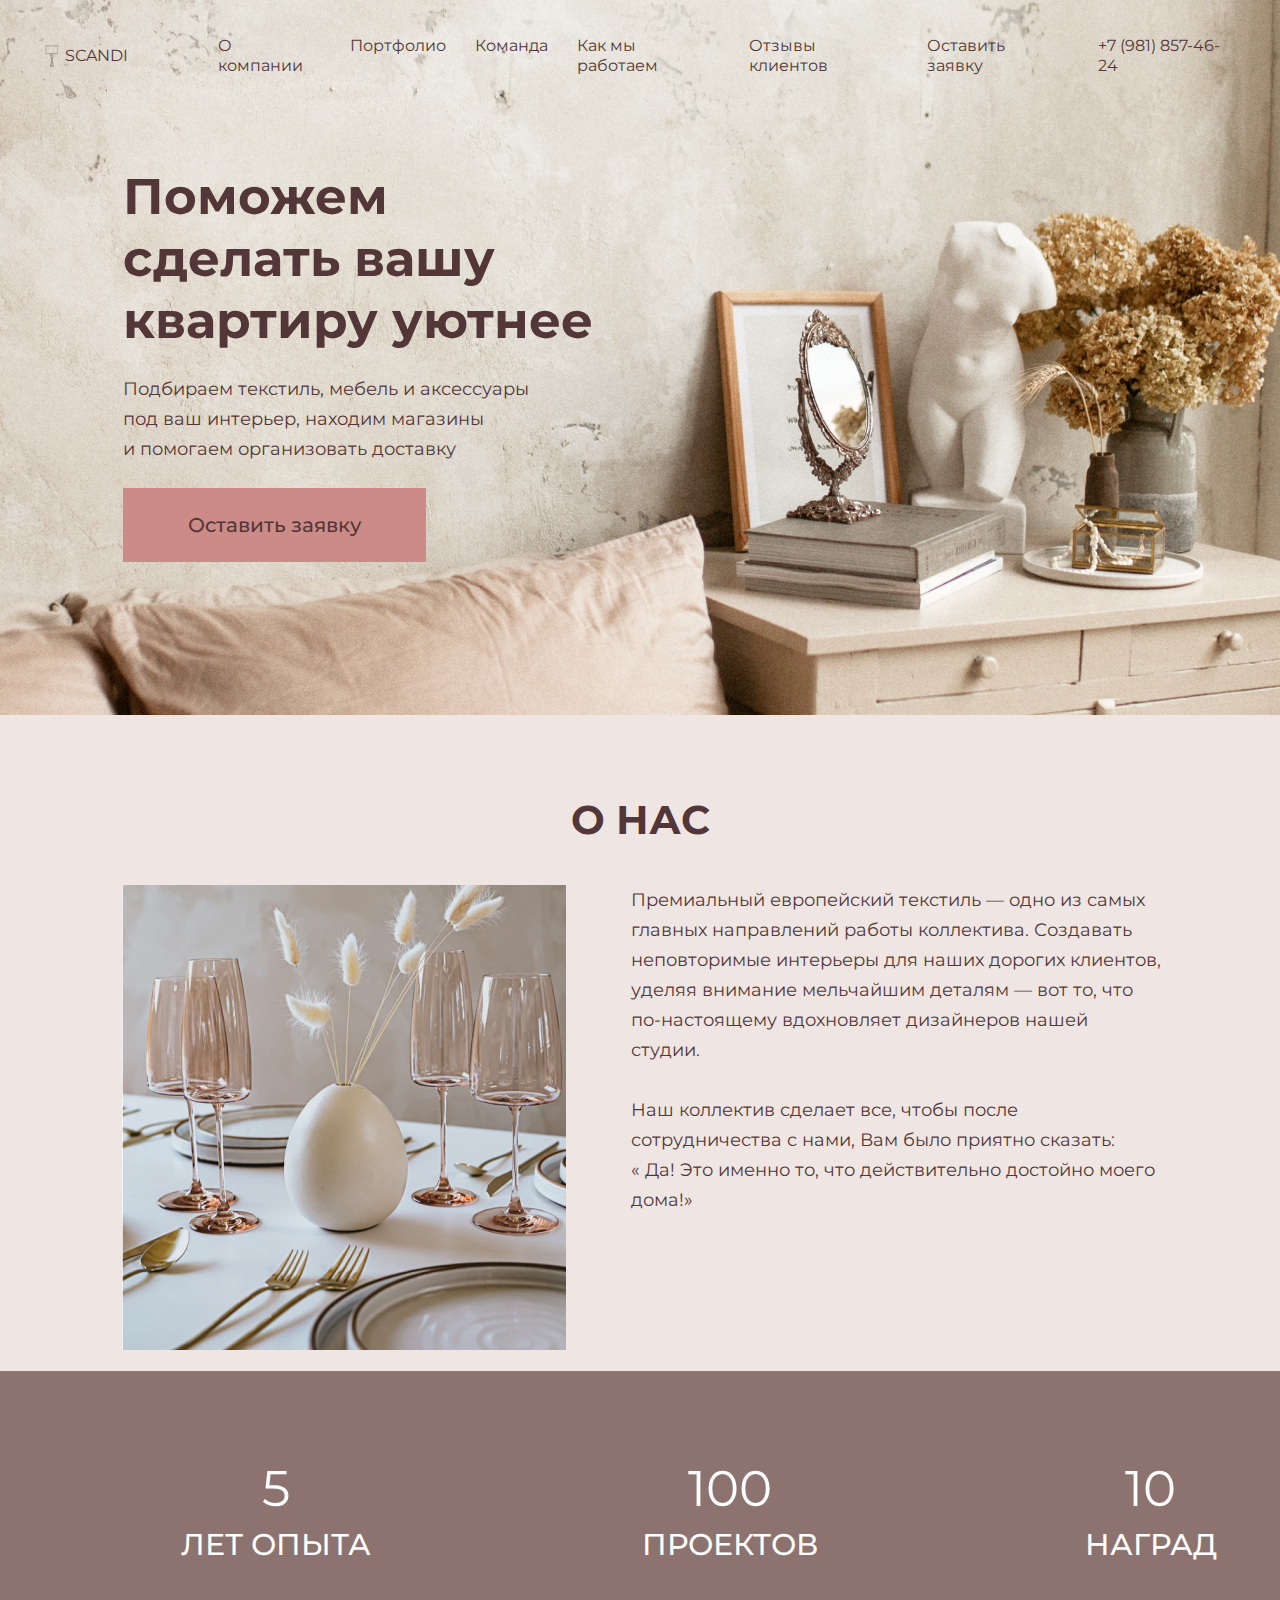
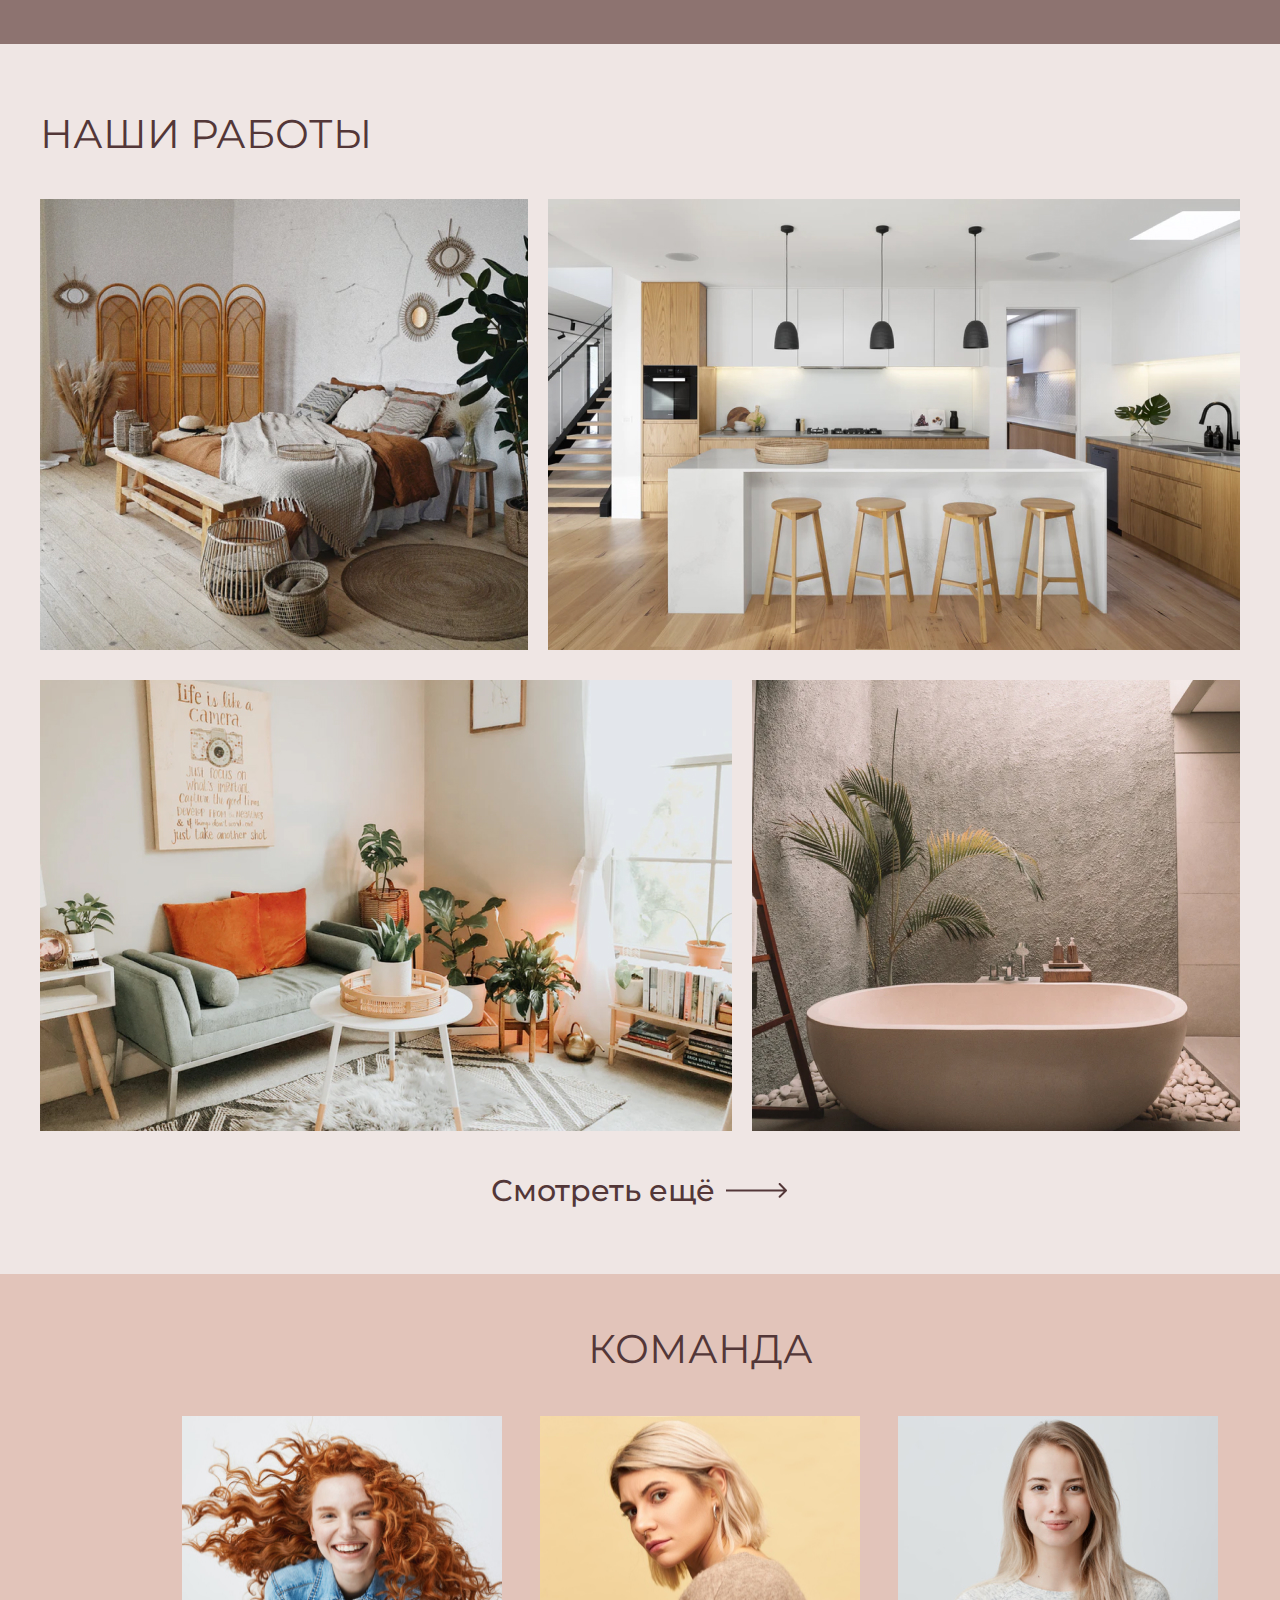
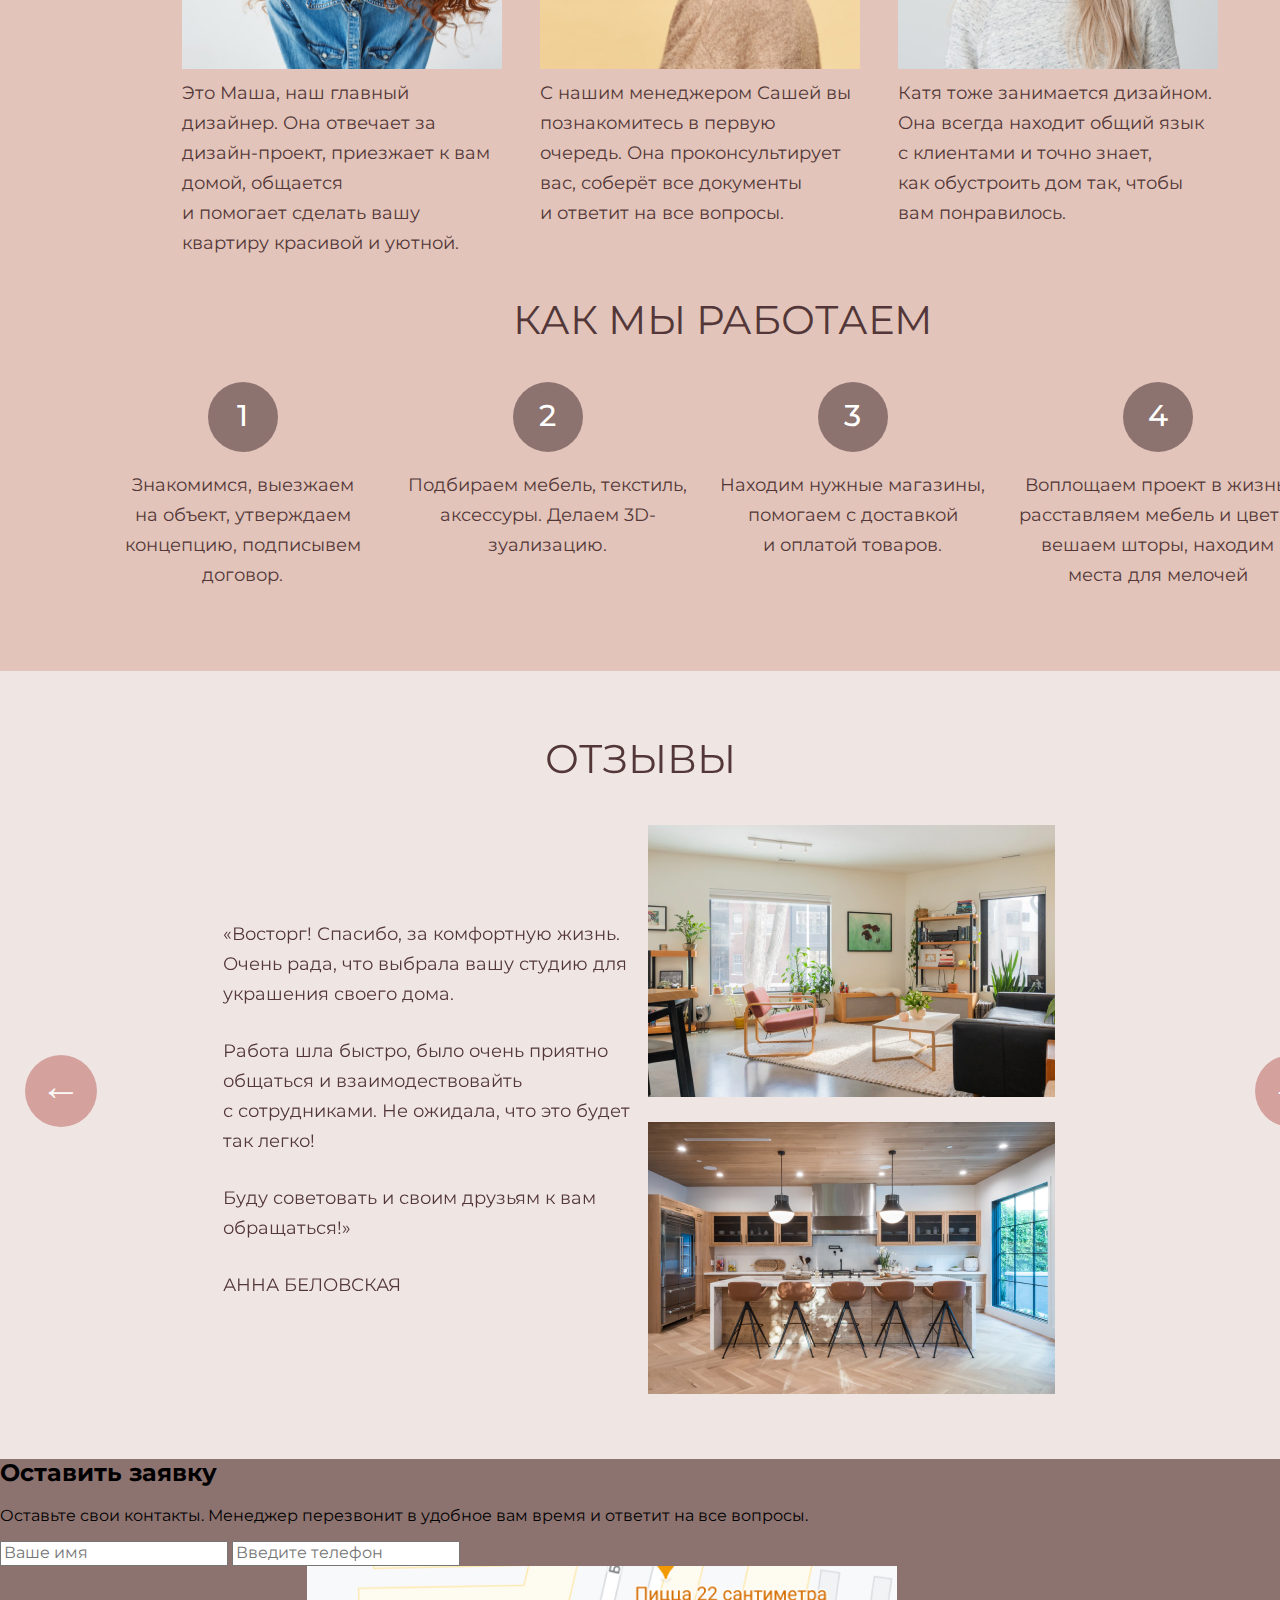
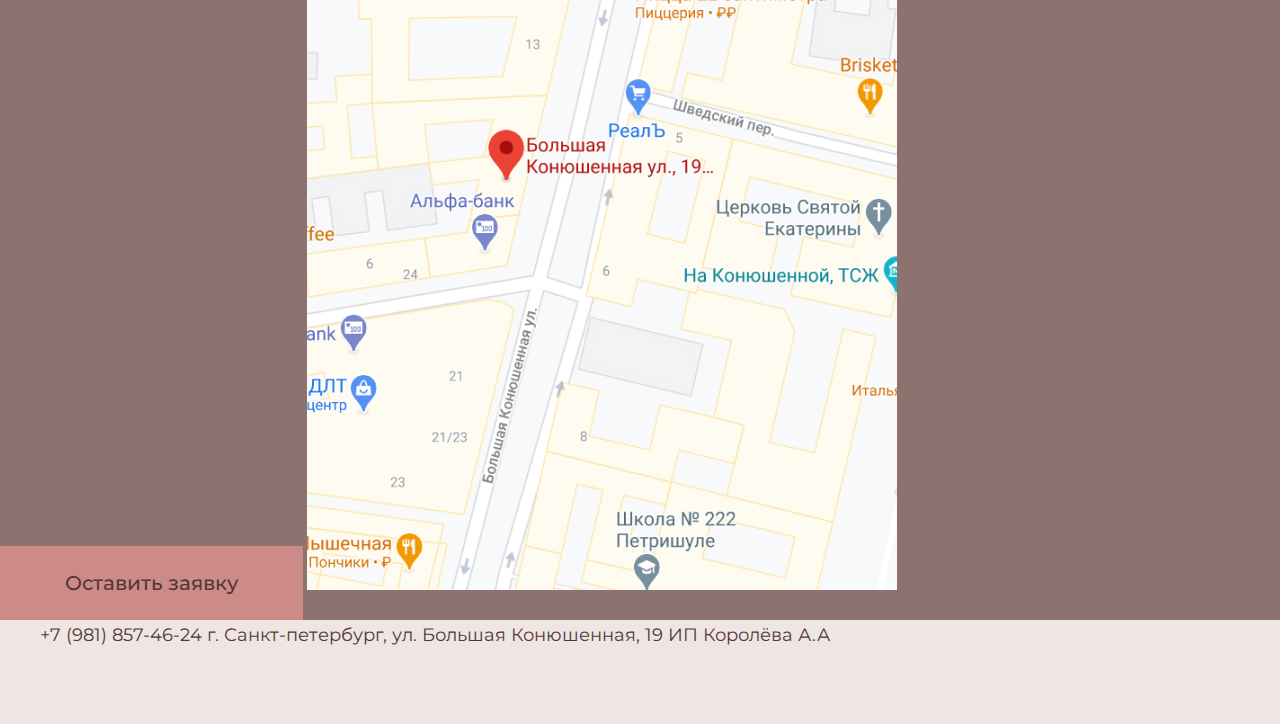
==== commit 7fe6dcce: "Слайдер" ====
--- a/index.html
+++ b/index.html
@@ -7,7 +7,9 @@
   <meta name="viewport" content="width=device-width, initial-scale=1.0">
   <title>SKANDI</title>
   <link href="https://fonts.googleapis.com/css2?family=Montserrat:wght@400;500&display=swap" rel="stylesheet">
-  <link href="css/normalize.css" rel="stylesheet">
+  <link href="./css/normalize.css" rel="stylesheet">
+  <link href="./css/slick.css" rel="stylesheet">
+  <link rel="stylesheet" href="./css/slick-theme.css">
   <link href="css/style.css" rel="stylesheet">
 </head>
 
@@ -56,8 +58,9 @@
               сказать: &laquo;&nbsp;Да!&nbsp;Это&nbsp;именно&nbsp;то, что действительно достойно моего дома!&raquo</p>
           </div>
         </div>
-    </div>
-    </section>
+      </section>
+    </div>
+
 
     <div class="advantage wrapper_2">
       <ul class="advantage_list">
@@ -152,41 +155,73 @@
         <h2 class="action_title">Как мы работаем</h2>
         <ul class="action_list">
           <li>
-            <p class="action_item">Знакомимся, выезжаем
-              на объект, утверждаем концепцию, подписывем договор.</p>
-          </li>
-          <li>
-            <p class="action_item">Подбираем мебель, текстиль, аксессуры. Делаем 3D-
+            <span class="action_number">1</span>
+            <p>Знакомимся, выезжаем
+              на&nbsp;объект, утверждаем концепцию, подписывем договор.</p>
+          </li>
+          <li>
+            <span class="action_number">2</span>
+            <p>Подбираем мебель, текстиль, аксессуры. Делаем 3D-
               зуализацию.</p>
           </li>
           <li>
-            <p class="action_item">Находим нужные магазины, помогаем с доставкой
-              и оплатой товаров.</p>
-          </li>
-          <li>
-            <p class="action_item">Воплощаем проект в жизнь:
+            <span class="action_number">3</span>
+            <p>Находим нужные магазины, помогаем с доставкой
+              и&nbsp;оплатой товаров.</p>
+          </li>
+          <li>
+            <span class="action_number">4</span>
+            <p>Воплощаем проект в жизнь:
               расставляем мебель и цветы, вешаем шторы, находим места для мелочей</p>
           </li>
         </ul>
       </div>
     </section>
 
-    <section class="feedback wrapper" id="feedback">
-      <h2 class="feedback_title">Отзывы</h2>
-      <blockquote>
-        <p>«Восторг! Спасибо, за комфортную жизнь. Очень рада, что выбрала вашу студию для украшения своего
-          дома.
-        </p>
-        <p>Работа шла быстро, было очень приятно общаться и взаимодествовайть
-          с сотрудниками. Не ожидала, что это будет так легко!
-
-        </p>
-        <p> Буду советовать и своим друзьям к вам обращаться!»</p>
-        <cite>АННА БЕЛОВСКАЯ</cite>
-      </blockquote>
-      <img src="" alt="">
-      <img src="" alt="">
+    <section class="wrapper" id="feedback">
+      <div class="slaider_inner">
+        <div class="slaider_item">
+          <h2 class="feedback_title">Отзывы</h2>
+          <div class="feedback_grid">
+            <div class="feedback_quote">
+              <p>«Восторг! Спасибо, за комфортную жизнь. Очень рада, что выбрала вашу студию для украшения своего
+                дома.
+              </p>
+              <p>Работа шла быстро, было очень приятно общаться и взаимодествовайть
+                с&nbsp;сотрудниками. Не ожидала, что это будет так легко!
+              </p>
+              <p> Буду советовать и своим друзьям к вам обращаться!»</p>
+              <span>АННА БЕЛОВСКАЯ</span>
+            </div>
+            <div class="feedback_img">
+              <img src="./img/feedback-1.jpg" alt="Просторная гостиная со светлыми стенами" width="407" height="272">
+              <img src="./img/feedback-2.jpg" alt="Дизайн кухни в кремовых тонах" width="407" height="272">
+            </div>
+          </div>
+        </div>
+
+        <div class="slaider_item">
+          <h2 class="feedback_title">Отзывы</h2>
+          <div class="feedback_grid">
+            <div class="feedback_quote">
+              <p>«Восторг! Спасибо, за комфортную жизнь. Очень рада, что выбрала вашу студию для украшения своего
+                дома.
+              </p>
+              <p>Работа шла быстро, было очень приятно общаться и взаимодествовайть
+                с&nbsp;сотрудниками. Не ожидала, что это будет так легко!
+              </p>
+              <p> Буду советовать и своим друзьям к вам обращаться!»</p>
+              <span>АННА БЕЛОВСКАЯ</span>
+            </div>
+            <div class="feedback_img">
+              <img src="./img/feedback-1.jpg" alt="Просторная гостиная со светлыми стенами" width="407" height="272">
+              <img src="./img/feedback-2.jpg" alt="Дизайн кухни в кремовых тонах" width="407" height="272">
+            </div>
+          </div>
+        </div>
+      </div>
     </section>
+
     <section class="form wrapper_2" id="form">
       <h2 class="form_title">Оставить заявку</h2>
       <p class="form_text">Оставьте свои контакты. Менеджер перезвонит
@@ -213,6 +248,9 @@
     </div>
   </footer>
 
+  <script src="https://ajax.googleapis.com/ajax/libs/jquery/3.6.0/jquery.min.js"></script>
+  <script src="./js/slick.js"></script>
+  <script src="./js/main.js"></script>
 </body>
 
 </html>--- a/css/style.css
+++ b/css/style.css
@@ -315,7 +315,7 @@
     font-style: normal;
     font-weight: normal;
     font-size: 40px;
-    line-height: 50px;
+    line-height: 58px;
     text-transform: uppercase;
     text-align: center;
     margin-left: 45px;
@@ -326,17 +326,89 @@
     list-style: none;
     display: flex;
     justify-content: center;
+    text-align: center;
     gap: 20px;
     font-style: normal;
     font-weight: normal;
     font-size: 18px;
     line-height: 30px;
-    color: var(--brand-font-color);
+    margin: 0;
+    padding: 0;
+    color: var(--brand-font-color);
+    padding-bottom: 63px;
 }
 
 .action_list li {
     width: 285px;
 }
+
+.action_number {
+    display: block;
+    width: 70px;
+    height: 70px;
+    margin: 0 auto;
+    font-style: normal;
+    font-weight: 500;
+    font-size: 30px;
+    line-height: 67px;
+    border-radius: 50%;
+    background-color: var(--brown);
+    color: var(--basic-white);
+}
+
+.feedback_title {
+    font-style: normal;
+    font-weight: normal;
+    font-size: 40px;
+    color: var(--brand-font-color);
+    text-transform: uppercase;
+    text-align: center;
+    margin-top: 65px;
+}
+
+.feedback_grid {
+    display: grid;
+    grid-template-columns: 1fr 1fr;
+    margin-bottom: 45px;
+}
+
+.feedback_quote {
+    font-style: normal;
+    font-weight: normal;
+    font-size: 18px;
+    line-height: 30px;
+    color: var(--brand-font-color);
+    grid-column: 1/2;
+    margin-left: auto;
+    margin-top: 86px;
+    margin-right: 10px;
+    width: 407px;
+}
+
+.feedback_quote p {
+    margin-bottom: 27px;
+}
+
+.feedback_img {
+    grid-column: 2/3;
+    margin-top: 10px;
+    margin-left: 8px;
+}
+
+.feedback_img img:first-of-type {
+    margin-bottom: 25px;
+}
+
+.slick-prev:before, .slick-next:before {
+    background-color: var(--pink);
+    width: 72px;
+    height: 72px;
+    border-radius: 50%;
+    position: absolute;
+    font-size: 41px;
+    line-height: 63px;
+}
+
 .main-footer {
     min-height: 104px;
     background-color: var(--brand-color);
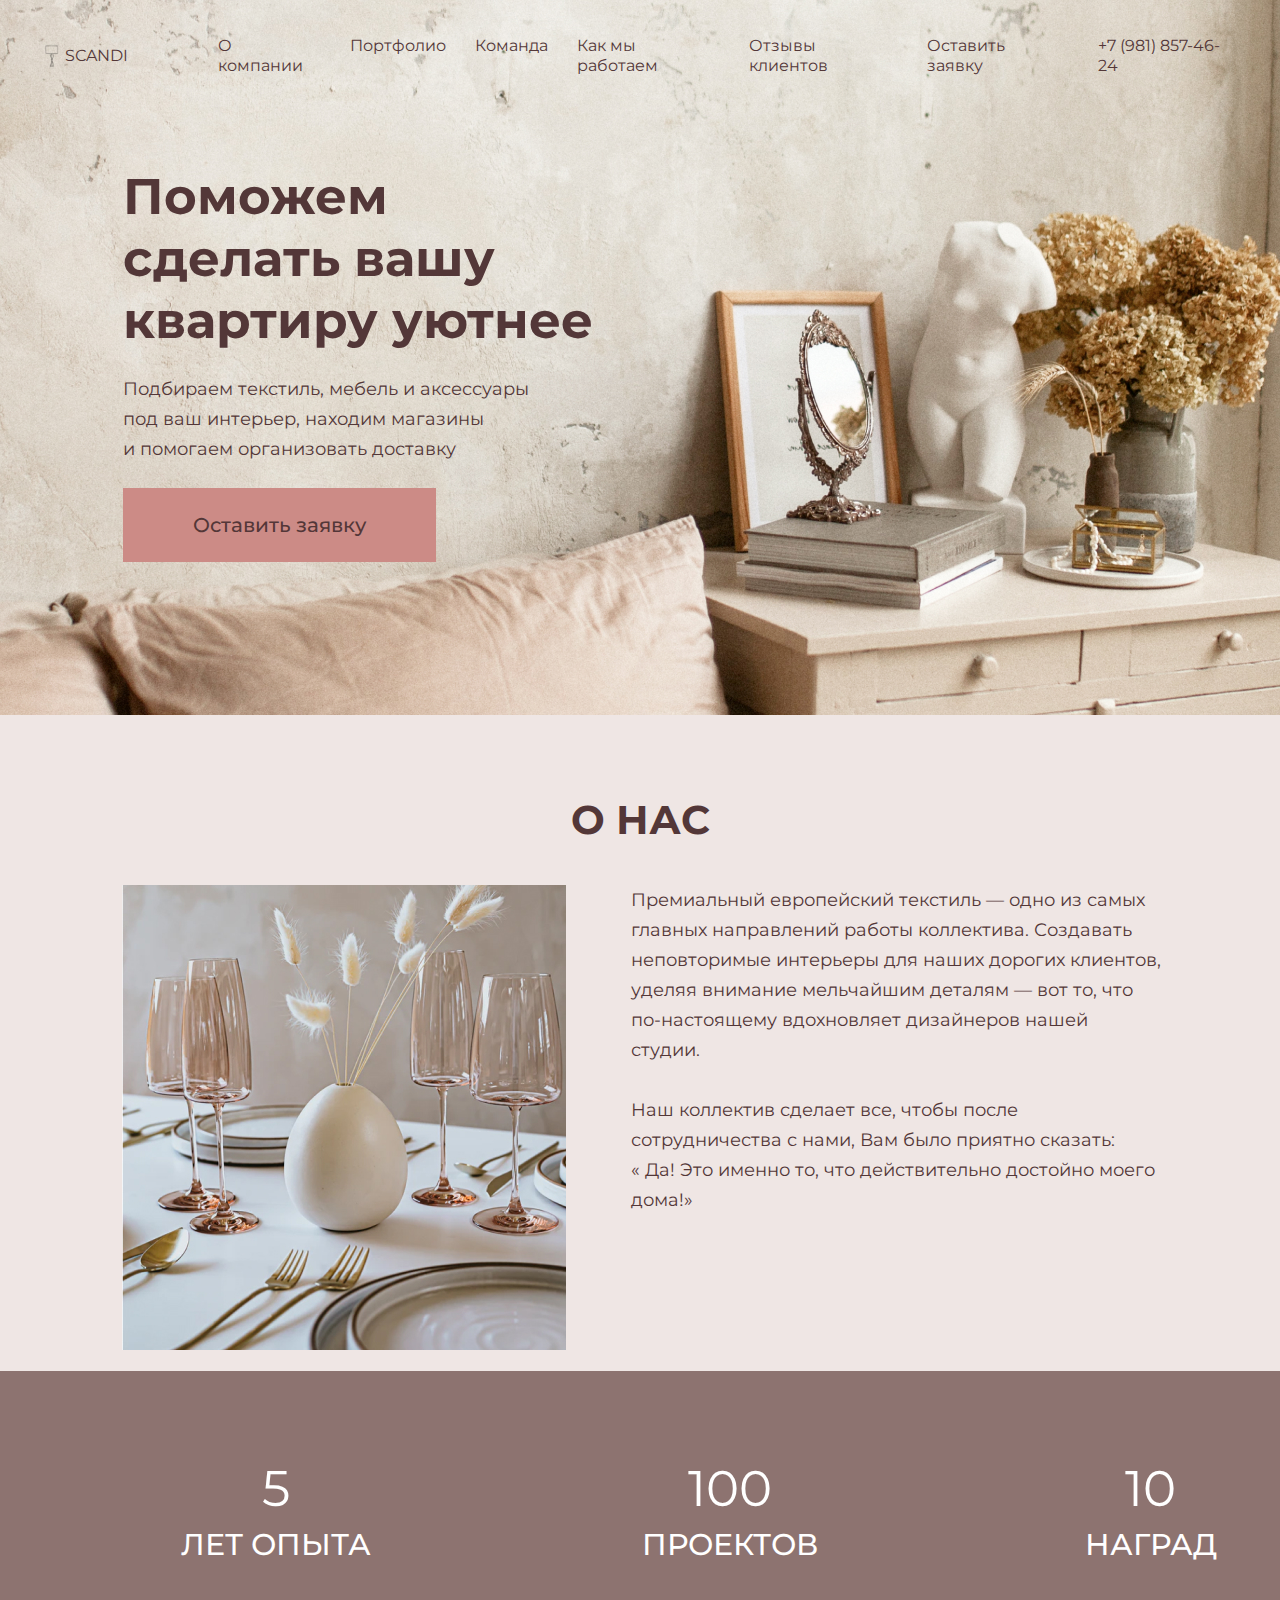
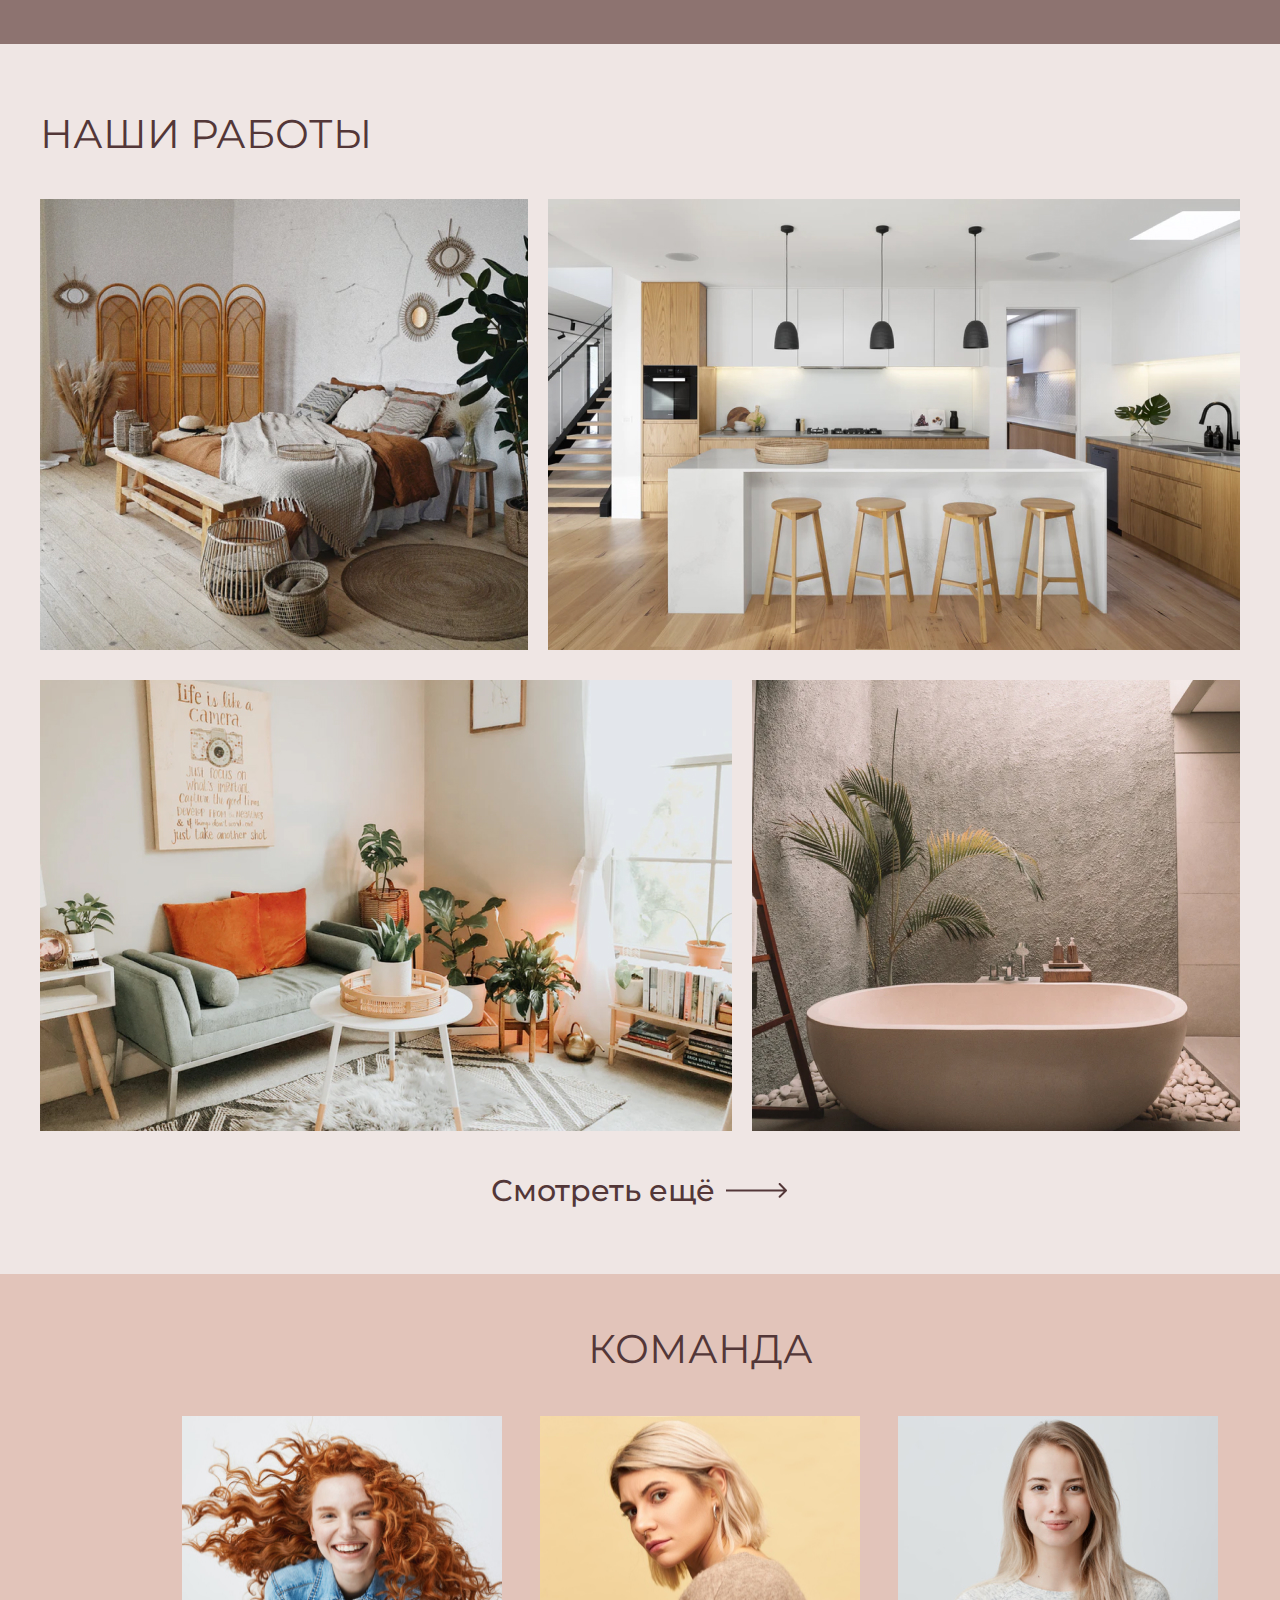
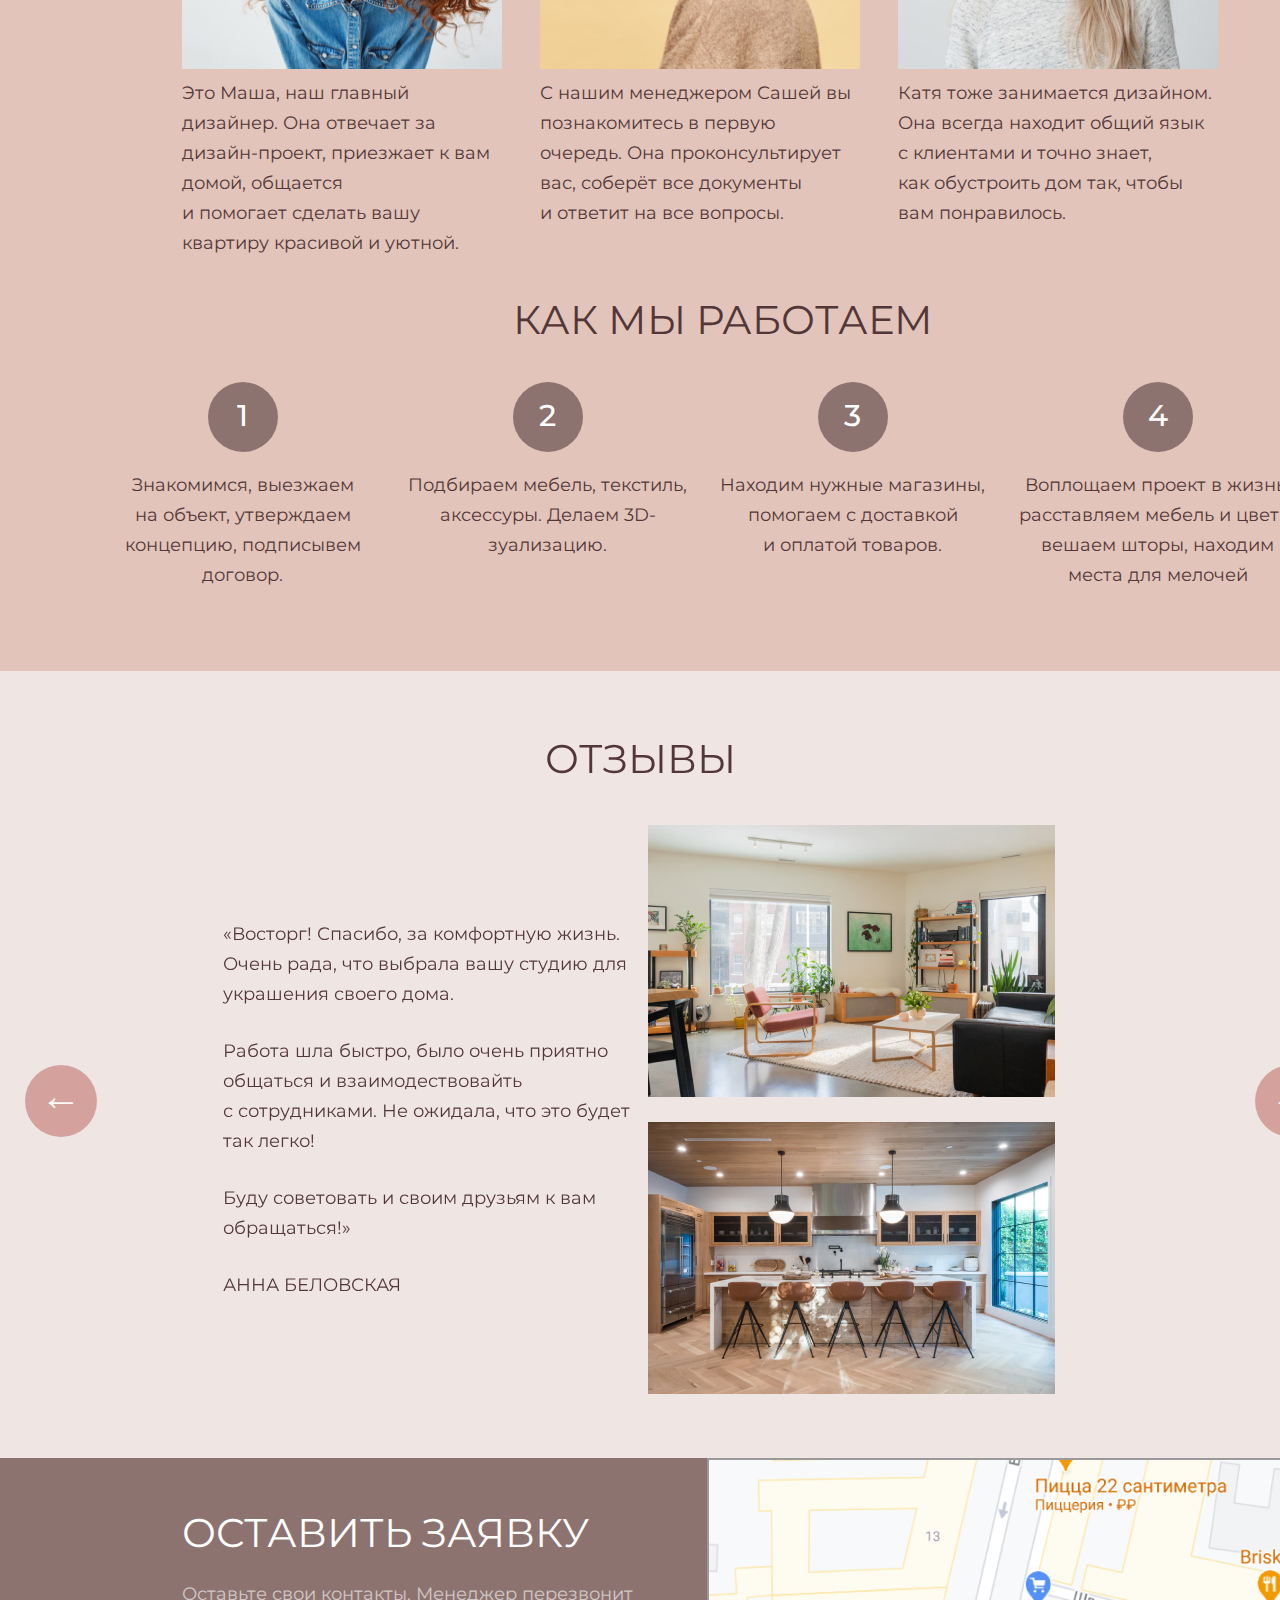
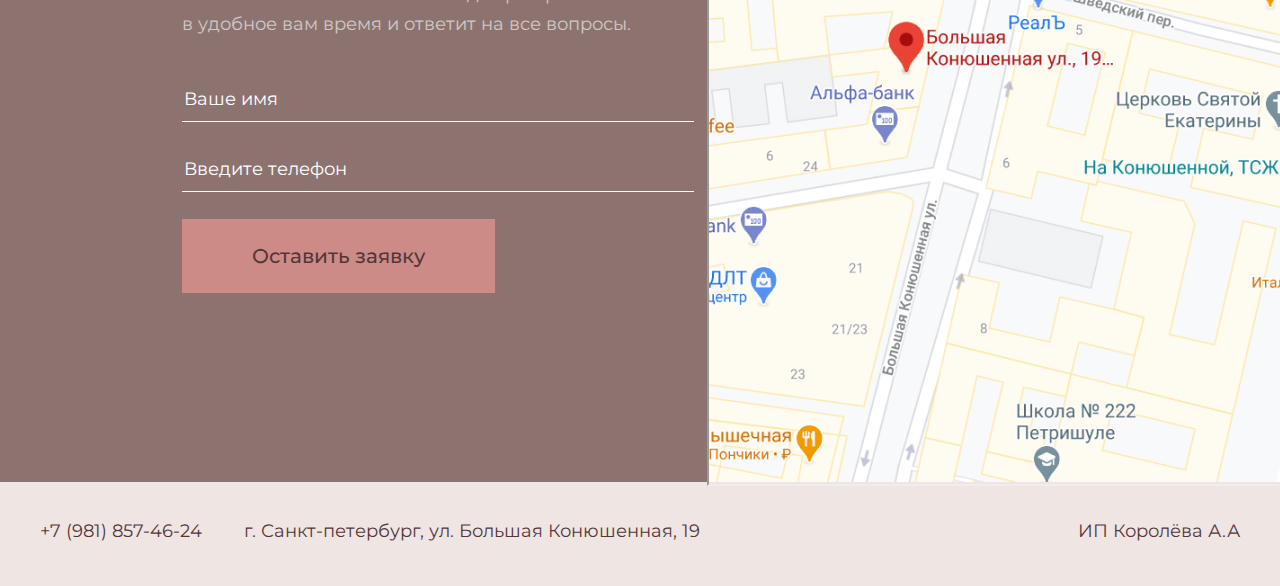
==== commit a53c4606: "Finish" ====
--- a/index.html
+++ b/index.html
@@ -10,7 +10,7 @@
   <link href="./css/normalize.css" rel="stylesheet">
   <link href="./css/slick.css" rel="stylesheet">
   <link rel="stylesheet" href="./css/slick-theme.css">
-  <link href="css/style.css" rel="stylesheet">
+  <link href="css/style.min.css" rel="stylesheet">
 </head>
 
 <body>
@@ -222,31 +222,40 @@
       </div>
     </section>
 
-    <section class="form wrapper_2" id="form">
-      <h2 class="form_title">Оставить заявку</h2>
-      <p class="form_text">Оставьте свои контакты. Менеджер перезвонит
-        в удобное вам время и ответит на все вопросы.</p>
-      <form action="">
-
-        <input type="text" name="name" id="your_name" placeholder="Ваше имя" required>
-
-        <input type="text" name="phone" id="tel" placeholder="Введите телефон" required>
-      </form>
-      <button class="btn" type="submit">Оставить заявку</button>
-      <img src="./img/map.jpg" alt="map" width="590" height="624"> <iframe src="" frameborder="0"></iframe>
+    <section class="wrapper_2" id="form">
+      <div class="form_grid">
+        <div class="form">
+          <h2 class="form_title">Оставить заявку</h2>
+          <p class="form_text">Оставьте свои контакты. Менеджер перезвонит в&nbsp;удобное вам время и ответит на все
+            вопросы.</p>
+          <form action="https://echo.htmlacademy.ru/" method="post">
+
+            <input class="form_input" type="text" name="name" id="your_name" placeholder="Ваше имя"
+              aria-label="Введите имя" required>
+
+            <input class="form_input" type="text" name="phone" id="tel" placeholder="Введите телефон"
+              aria-label="Введите телефон" required>
+            <button class="btn" type="submit">Оставить заявку</button>
+          </form>
+        </div>
+        <div class="map"><iframe src="https://www.google.ru/maps/d/embed?mid=1NiERkeAQxdjzrdMQ0gcSNCqIagpv5r_j&hl=ru"
+            width="590" height="624"></iframe>
+        </div>
     </section>
-
+    </div>
   </main>
 
-  <footer class="main-footer">
-    <div class="wrapper">
-      <span>
+
+  <div class="wrapper">
+    <footer class="main-footer">
+      <span class="footer_tel">
         <a href="+7(981)857-46-24">+7 (981) 857-46-24</a>
       </span>
-      <span>г. Санкт-петербург, ул. Большая Конюшенная, 19</span>
-      <span>ИП Королёва А.А</span>
-    </div>
-  </footer>
+      <span class="footer_adress">г. Санкт-петербург, ул. Большая Конюшенная, 19</span>
+      <span class="footer_author">ИП Королёва А.А</span>
+    </footer>
+  </div>
+
 
   <script src="https://ajax.googleapis.com/ajax/libs/jquery/3.6.0/jquery.min.js"></script>
   <script src="./js/slick.js"></script>
--- a/css/style.min.css
+++ b/css/style.min.css
@@ -0,0 +1 @@
+:root{--brand-font-color:#533738;--brand-color:#efe6e4;--basic-white:#fff;--brown:#8D7370;--light-brown:#E2C4BA;--pink:#CC8B86;--hover:rgba(100,72,69,0.8);--brand-font:Montserrat,Arial,sans-serif}body{font-family:"Montserrat","Arial",sans-serif;width:100%;background-image:url(../img/header-bg.jpg);background-repeat:no-repeat;background-position:center top;background-color:var(--brand-color)}a{text-decoration:none;color:var(--brand-font-color)}a:hover{outline:1px solid var(--brand-font-color)}.wrapper{width:1200px;margin:0 auto}.wrapper_2{width:1400px;margin:0 auto;background-color:var(--brown)}.wrapper_3{width:1400px;margin:0 auto;background-color:var(--light-brown)}.visually-hidden{position:absolute;clip:rect(0 0 0 0);width:1px;height:1px;margin:-1px}.main-header{font-style:normal;font-weight:400;font-size:16px;line-height:20px;color:var(--brand-font-color);padding:36px 0 0;display:-webkit-box;display:-ms-flexbox;display:flex}.logo{margin-right:90px;display:-webkit-box;display:-ms-flexbox;display:flex;-webkit-box-align:center;-ms-flex-align:center;align-items:center;font-style:normal;font-weight:400;font-size:16px;line-height:20px;text-transform:uppercase;color:var(--brand-font-color)}.navigation{display:-webkit-box;display:-ms-flexbox;display:flex;-webkit-box-align:center;-ms-flex-align:center;align-items:center}.navigation-list{list-style:none;padding:0;margin:0;display:-webkit-box;display:-ms-flexbox;display:flex}.navigation-list li{margin-right:29px}.tel{display:-webkit-box;display:-ms-flexbox;display:flex;-webkit-box-align:center;-ms-flex-align:center;align-items:center;margin-left:5px}.intro_inner{padding:90px 0 168px 83px;max-width:480px;font-style:normal;font-weight:400;color:var(--brand-font-color)}.intro_title{font-size:50px;line-height:62px;margin:0;margin-bottom:22px}.intro_content{font-size:18px;line-height:30px;margin-bottom:24px}.btn{display:inline-block;padding:25px 70px;font-weight:500;font-size:20px;line-height:24px;background-color:var(--pink);color:var(--brand-font-color);border:none}.about{font-style:normal;font-weight:400;color:var(--brand-font-color);padding:65px 82px 21px}.about_title{font-size:40px;line-height:50px;text-transform:uppercase;text-align:center;margin:0}.about_inner{margin-top:40px;display:-webkit-box;display:-ms-flexbox;display:flex}.about_text_box{font-size:18px;line-height:30px;min-width:530px;margin-left:65px}.about_text{margin:0}.about_text:first-of-type{margin-bottom:30px}.advantage{font-weight:500;font-size:30px;line-height:37px;text-transform:uppercase;color:var(--basic-white)}.advantage_list{display:-ms-grid;display:grid;-ms-grid-columns:1fr 1fr 1fr;grid-template-columns:1fr 1fr 1fr;text-align:center;list-style:none;margin:0;padding:87px 0 81px}.advantage_list li:first-of-type{margin-left:85px}.advantage_list li:nth-of-type(2){margin-left:60px}.advantage_list li:last-of-type{margin-right:32px}.advantage_item{display:block;font-style:normal;font-weight:400;font-size:50px;line-height:62px;margin-bottom:6px}.works{padding-top:67px;color:var(--brand-font-color)}.works_title{font-style:normal;font-weight:400;font-size:40px;text-transform:uppercase;margin:0}.works_flex-box{display:-webkit-box;display:-ms-flexbox;display:flex;-ms-flex-wrap:wrap;flex-wrap:wrap;-webkit-column-gap:20px;-moz-column-gap:20px;column-gap:20px;row-gap:26px;margin-top:42px;margin-bottom:36px}.works_container{position:relative}.works_hover{position:absolute;color:var(--basic-white);padding:35px;top:0;text-align:center;background:var(--hover);background-size:contain;opacity:0;height:380px}.works_hover:hover{opacity:1}.works_subtitle{display:inline-block;margin-top:50px;margin-bottom:0;font-style:normal;font-weight:500;font-size:30px;line-height:37px}.works_m{display:block;margin-bottom:20px}.works_text{font-style:normal;font-weight:400;font-size:18px;line-height:30px;margin:0;text-align:start}.works_more{font-style:normal;font-weight:500;font-size:30px;line-height:37px;display:block;text-align:center;margin-bottom:65px}.team_title{font-style:normal;font-weight:400;font-size:40px;line-height:50px;text-transform:uppercase;text-align:center;color:var(--brand-font-color);padding-top:50px;margin-bottom:42px}.team_flex{display:-webkit-box;display:-ms-flexbox;display:flex;-webkit-box-pack:center;-ms-flex-pack:center;justify-content:center;gap:38px}.team_column{width:320px;font-style:normal;font-weight:400;font-size:18px;line-height:30px;color:var(--brand-font-color)}.team_description{margin:0}.action_title{font-style:normal;font-weight:400;font-size:40px;line-height:58px;text-transform:uppercase;text-align:center;margin-left:45px;color:var(--brand-font-color)}.action_list{list-style:none;display:-webkit-box;display:-ms-flexbox;display:flex;-webkit-box-pack:center;-ms-flex-pack:center;justify-content:center;text-align:center;gap:20px;font-style:normal;font-weight:400;font-size:18px;line-height:30px;margin:0;padding:0;color:var(--brand-font-color);padding-bottom:63px}.action_list li{width:285px}.action_number{display:block;width:70px;height:70px;margin:0 auto;font-style:normal;font-weight:500;font-size:30px;line-height:67px;border-radius:50%;background-color:var(--brown);color:var(--basic-white)}.feedback_title{font-style:normal;font-weight:400;font-size:40px;color:var(--brand-font-color);text-transform:uppercase;text-align:center;margin-top:65px}.feedback_grid{display:-ms-grid;display:grid;-ms-grid-columns:1fr 1fr;grid-template-columns:1fr 1fr;margin-bottom:64px}.feedback_quote{font-style:normal;font-weight:400;font-size:18px;line-height:30px;color:var(--brand-font-color);-ms-grid-column:1;-ms-grid-column-span:1;grid-column:1/2;margin-left:auto;margin-top:86px;margin-right:10px;width:407px}.feedback_quote p{margin-bottom:27px}.feedback_img{-ms-grid-column:2;-ms-grid-column-span:1;grid-column:2/3;margin-top:10px;margin-left:8px}.feedback_img img:first-of-type{margin-bottom:25px}.slick-prev:before,.slick-next:before{background-color:var(--pink);width:72px;height:72px;border-radius:50%;position:absolute;font-size:41px;line-height:63px}.form_grid{display:-ms-grid;display:grid;-ms-grid-columns:1fr 1fr;grid-template-columns:1fr 1fr}.form{-ms-grid-column:1;-ms-grid-column-span:1;grid-column:1/2;margin-left:182px}.form_title{font-style:normal;font-weight:400;font-size:40px;line-height:50px;color:var(--basic-white);text-transform:uppercase;margin-top:50px;margin-bottom:21px}.form_text{font-style:normal;font-weight:400;font-size:18px;line-height:30px;color:var(--basic-white);opacity:.6;margin-bottom:40px}.form_input{min-width:508px;min-height:40px;color:var(--basic-white);background-color:var(--brown);margin-bottom:27px;border:none;border-bottom:1px solid var(--basic-white)}input[type="text"]::-webkit-input-placeholder{color:var(--basic-white);font-family:var(--brand-font);font-style:normal;font-weight:400;font-size:18px;line-height:30px}input[type="text"]::-moz-placeholder{color:var(--basic-white);font-family:var(--brand-font);font-style:normal;font-weight:400;font-size:18px;line-height:30px}input[type="text"]:-ms-input-placeholder{color:var(--basic-white);font-family:var(--brand-font);font-style:normal;font-weight:400;font-size:18px;line-height:30px}input[type="text"]::-ms-input-placeholder{color:var(--basic-white);font-family:var(--brand-font);font-style:normal;font-weight:400;font-size:18px;line-height:30px}input[type="text"]::placeholder{color:var(--basic-white);font-family:var(--brand-font);font-style:normal;font-weight:400;font-size:18px;line-height:30px}.map{-ms-grid-column:2;-ms-grid-column-span:1;grid-column:2/3;background-image:url(../img/map.jpg);width:590px;height:624px;margin-left:7px}.main-footer{min-height:104px;background-color:var(--brand-color);font-style:normal;font-weight:400;font-size:18px;line-height:30px;color:var(--brand-font-color);display:-webkit-box;display:-ms-flexbox;display:flex}.footer_tel{margin-top:34px;margin-right:42px}.footer_adress{margin-top:34px}.footer_author{margin-left:auto;margin-top:34px}